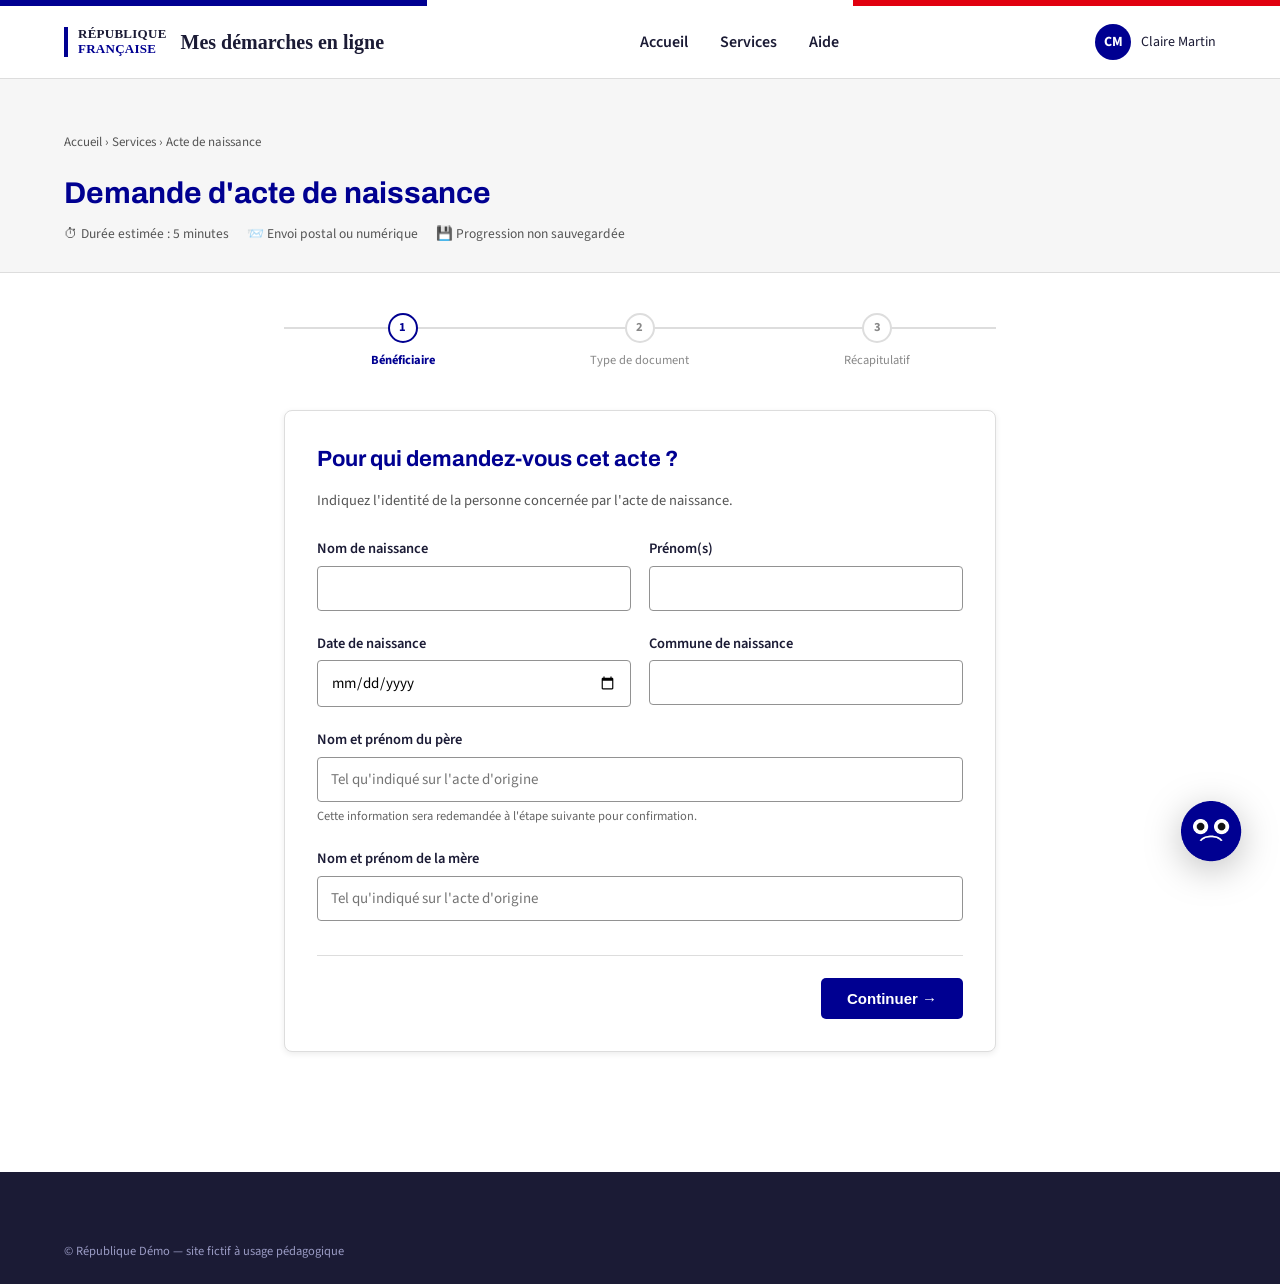
==== pages/acte-naissance/etape-1.html @ 4e4df29d "Add files via upload" ====
<!DOCTYPE html>
<html lang="fr">
<head>
<meta charset="UTF-8">
<meta name="viewport" content="width=device-width, initial-scale=1.0">
<title>Demande d'acte de naissance — Mes démarches en ligne</title>
<link rel="stylesheet" href="../../css/style.css">
</head>
<body>

<div class="bandeau-tricolore"><span></span><span></span><span></span></div>

<header class="site-header">
  <div class="header-inner">
    <a href="../../index.html" class="bloc-marque">
      <span class="logo-rf">RÉPUBLIQUE<br><strong>FRANÇAISE</strong></span>
      <span class="nom-service">Mes démarches en ligne</span>
    </a>
    <nav class="nav-principale">
      <ul>
        <li><a href="../../index.html">Accueil</a></li>
        <li><a href="../../index.html#services">Services</a></li>
        <li><a href="../../index.html#aide">Aide</a></li>
      </ul>
    </nav>
    <div class="compte-utilisateur">
      <div class="avatar-utilisateur">CM</div>
      <span>Claire Martin</span>
    </div>
  </div>
</header>

<div class="entete-service">
  <div class="conteneur">
    <div class="fil-ariane"><a href="../../index.html">Accueil</a> › <a href="../../index.html#services">Services</a> › Acte de naissance</div>
    <h1>Demande d'acte de naissance</h1>
    <div class="meta">
      <span>⏱ Durée estimée : 5 minutes</span>
      <span>📨 Envoi postal ou numérique</span>
      <span>💾 Progression non sauvegardée</span>
    </div>
  </div>
</div>

<div class="zone-formulaire">

  <div class="stepper">
    <div class="step actif" data-step="1"><div class="rond">1</div>Bénéficiaire</div>
    <div class="step" data-step="2"><div class="rond">2</div>Type de document</div>
    <div class="step" data-step="3"><div class="rond">3</div>Récapitulatif</div>
  </div>

  <!-- ÉCRAN 1 : identité du bénéficiaire -->
  <div id="etape-1" class="ecran-etape actif">
    <div class="carte-etape">
      <h2>Pour qui demandez-vous cet acte ?</h2>
      <p class="sous-titre">Indiquez l'identité de la personne concernée par l'acte de naissance.</p>

      <div class="ligne-deux">
        <div class="groupe-champ">
          <label for="nom">Nom de naissance</label>
          <input type="text" id="nom">
        </div>
        <div class="groupe-champ">
          <label for="prenom">Prénom(s)</label>
          <input type="text" id="prenom">
        </div>
      </div>

      <div class="ligne-deux">
        <div class="groupe-champ">
          <label for="date-naissance">Date de naissance</label>
          <input type="date" id="date-naissance">
        </div>
        <div class="groupe-champ">
          <label for="lieu-naissance">Commune de naissance</label>
          <input type="text" id="lieu-naissance">
        </div>
      </div>

      <div class="groupe-champ">
        <label for="nom-pere">Nom et prénom du père</label>
        <input type="text" id="nom-pere" placeholder="Tel qu'indiqué sur l'acte d'origine">
        <div class="aide">Cette information sera redemandée à l'étape suivante pour confirmation.</div>
      </div>

      <div class="groupe-champ">
        <label for="nom-mere">Nom et prénom de la mère</label>
        <input type="text" id="nom-mere" placeholder="Tel qu'indiqué sur l'acte d'origine">
      </div>

      <div class="actions-etape">
        <span></span>
        <button class="bouton bouton-primaire" type="button" onclick="allerEtape(2)">Continuer →</button>
      </div>
    </div>
  </div>

  <!-- ÉCRAN 2 : type de document + reconfirmation (redondance volontaire) -->
  <div id="etape-2" class="ecran-etape">
    <div class="carte-etape">
      <h2>Type de document et confirmation</h2>
      <p class="sous-titre">Choisissez le document souhaité. Merci de reconfirmer les noms des parents pour validation du dossier.</p>

      <div class="groupe-champ">
        <label for="type-acte">Type d'acte demandé</label>
        <select id="type-acte">
          <option>Copie intégrale</option>
          <option>Extrait avec filiation</option>
          <option>Extrait sans filiation</option>
        </select>
      </div>

      <div class="groupe-champ">
        <label for="motif">Motif de la demande</label>
        <select id="motif">
          <option>Démarche administrative</option>
          <option>Mariage</option>
          <option>Naturalisation</option>
          <option>Usage personnel</option>
        </select>
      </div>

      <div class="ligne-deux">
        <div class="groupe-champ">
          <label for="nom-pere-2">Confirmer le nom et prénom du père</label>
          <input type="text" id="nom-pere-2" placeholder="Ressaisir l'information">
        </div>
        <div class="groupe-champ">
          <label for="nom-mere-2">Confirmer le nom et prénom de la mère</label>
          <input type="text" id="nom-mere-2" placeholder="Ressaisir l'information">
        </div>
      </div>

      <div class="groupe-champ">
        <label for="mode-envoi">Mode de réception</label>
        <select id="mode-envoi">
          <option>Courrier postal</option>
          <option>Téléchargement numérique</option>
        </select>
      </div>

      <div class="actions-etape">
        <button class="bouton bouton-secondaire" type="button" onclick="allerEtape(1)">← Retour</button>
        <button class="bouton bouton-primaire" type="button" onclick="allerEtape(3)">Continuer →</button>
      </div>
    </div>
  </div>

  <!-- ÉCRAN 3 : Récapitulatif -->
  <div id="etape-3" class="ecran-etape">
    <div class="carte-etape">
      <h2>Vérifiez votre demande</h2>

      <div class="recapitulatif">
        <div class="recap-ligne"><span class="label">Bénéficiaire</span><span class="valeur">Claire Martin</span></div>
        <div class="recap-ligne"><span class="label">Né(e) le</span><span class="valeur">14/03/1990 à Toulouse</span></div>
        <div class="recap-ligne"><span class="label">Type d'acte</span><span class="valeur">Copie intégrale</span></div>
        <div class="recap-ligne"><span class="label">Mode de réception</span><span class="valeur">Courrier postal</span></div>
      </div>

      <div class="groupe-champ">
        <label><input type="checkbox" checked style="width:auto;margin-right:8px;">Je certifie l'exactitude de ces informations.</label>
      </div>

      <div class="actions-etape">
        <button class="bouton bouton-secondaire" type="button" onclick="allerEtape(2)">← Retour</button>
        <button class="bouton bouton-primaire" id="bouton-soumettre" type="button" onclick="soumettreDossier('NAISS')">Envoyer ma demande</button>
      </div>
    </div>
  </div>

  <!-- ÉCRAN 99 : Confirmation -->
  <div id="etape-99" class="ecran-etape">
    <div class="carte-etape bandeau-confirmation">
      <div class="icone-ok">✓</div>
      <h2>Votre demande a bien été envoyée</h2>
      <p>Votre numéro de suivi de dossier :</p>
      <div class="numero-dossier" data-numero-dossier>—</div>
      <p style="margin-top:20px;"><a class="bouton bouton-secondaire" href="../../index.html">Retour à l'accueil</a></p>
    </div>
  </div>

</div>

<footer class="site-footer">
  <div class="conteneur footer-bas" style="border-top:none;">
    <span>© République Démo — site fictif à usage pédagogique</span>
  </div>
</footer>

<img src="../../img/mascotte.png" class="mascotte-flottante" alt="" aria-hidden="true">

<style>
.ecran-etape{display:none;}
.ecran-etape.actif{display:block;}
</style>

<script src="../../js/main.js"></script>
</body>
</html>
---- css/style.css ----
/* =========================================================
   service-public-demo — feuille de style commune
   NOTE PEDAGOGIQUE : ce fichier contient volontairement
   des pratiques non optimisées (cf. fichier ECOCONCEPTION.md)
   ========================================================= */

@import url('https://fonts.googleapis.com/css2?family=Archivo+Expanded:wght@500;600;700;800&family=Archivo:wght@400;500;600;700&family=Source+Sans+3:wght@300;400;500;600;700&family=Caveat:wght@500;600&display=swap');

:root{
  --bleu-france: #000091;
  --bleu-clair: #6a6af4;
  --rouge-marianne: #e1000f;
  --noir: #1b1b35;
  --gris-fond: #f6f6f6;
  --gris-bordure: #ddd;
  --blanc: #fff;
  --ombre: 0 2px 6px rgba(0,0,18,.08);
  --radius: 4px;
}

*{box-sizing:border-box;}
html{scroll-behavior:smooth;}
body{
  margin:0;
  font-family:'Source Sans 3', Arial, sans-serif;
  color:var(--noir);
  background:var(--blanc);
  line-height:1.5;
  font-size:16px;
}

h1,h2,h3,h4{
  font-family:'Archivo Expanded','Archivo',Arial,sans-serif;
  font-weight:700;
  color:var(--bleu-france);
  margin-top:0;
}

a{color:var(--bleu-france);}
img{max-width:100%;}

/* Bandeau tricolore signature */
.bandeau-tricolore{
  height:6px;
  display:flex;
}
.bandeau-tricolore span{flex:1;}
.bandeau-tricolore span:nth-child(1){background:var(--bleu-france);}
.bandeau-tricolore span:nth-child(2){background:#fff;}
.bandeau-tricolore span:nth-child(3){background:var(--rouge-marianne);}

/* Header */
header.site-header{
  border-bottom:1px solid var(--gris-bordure);
  background:#fff;
}
.header-inner{
  max-width:1200px;
  margin:0 auto;
  padding:18px 24px;
  display:flex;
  align-items:center;
  justify-content:space-between;
  flex-wrap:wrap;
  gap:16px;
}
.bloc-marque{
  display:flex;
  align-items:center;
  gap:14px;
  text-decoration:none;
  color:var(--noir);
}
.bloc-marque .logo-rf{
  font-family:'Archivo Expanded';
  font-weight:800;
  font-size:13px;
  line-height:1.15;
  letter-spacing:.02em;
  border-left:4px solid var(--bleu-france);
  padding-left:10px;
}
.bloc-marque .logo-rf strong{display:block; color:var(--bleu-france);}
.nom-service{
  font-family:'Archivo Expanded';
  font-weight:700;
  font-size:20px;
}
nav.nav-principale ul{
  list-style:none;
  display:flex;
  gap:28px;
  margin:0;
  padding:0;
  font-weight:600;
}
nav.nav-principale a{
  text-decoration:none;
  color:var(--noir);
  padding:6px 2px;
  border-bottom:2px solid transparent;
}
nav.nav-principale a:hover, nav.nav-principale a:focus{
  border-bottom:2px solid var(--bleu-france);
}
.compte-utilisateur{
  display:flex;
  align-items:center;
  gap:10px;
  font-size:14px;
}
.avatar-utilisateur{
  width:36px;height:36px;border-radius:50%;
  background:var(--bleu-france);color:#fff;
  display:flex;align-items:center;justify-content:center;
  font-weight:700;
}

/* Conteneur générique */
.conteneur{
  max-width:1200px;
  margin:0 auto;
  padding:0 24px;
}

/* Hero */
.hero{
  background:linear-gradient(120deg, var(--bleu-france), #2b2bd6 60%, var(--bleu-clair));
  color:#fff;
  padding:64px 0 80px;
  position:relative;
  overflow:hidden;
}
.hero-inner{
  max-width:1200px;margin:0 auto;padding:0 24px;
  display:grid;grid-template-columns:1.1fr .9fr;gap:40px;align-items:center;
}
.hero h1{color:#fff;font-size:clamp(28px,4vw,44px);line-height:1.1;}
.hero p.intro{font-size:18px;max-width:560px;color:#e8e8ff;}
.hero .deco-blobs{position:absolute;inset:0;pointer-events:none;z-index:0;opacity:.5;}
.hero-media{
  position:relative;z-index:1;
  border-radius:10px;overflow:hidden;
  box-shadow:0 20px 50px rgba(0,0,40,.35);
}

/* Bandeau de recherche / raccourcis */
.barre-recherche{
  margin-top:28px;
  display:flex;
  max-width:520px;
  box-shadow:var(--ombre);
  border-radius:6px;
  overflow:hidden;
}
.barre-recherche input{
  flex:1;border:none;padding:14px 16px;font-size:15px;
}
.barre-recherche button{
  border:none;background:var(--rouge-marianne);color:#fff;
  padding:0 22px;font-weight:700;cursor:pointer;
}

/* Sections génériques */
section{padding:56px 0;}
.section-titre{
  display:flex;align-items:baseline;justify-content:space-between;
  margin-bottom:28px;flex-wrap:wrap;gap:10px;
}
.section-titre h2{font-size:26px;margin:0;}
.section-titre .lien-tout{font-weight:600;font-size:14px;}

/* Grille de services */
.grille-services{
  display:grid;
  grid-template-columns:repeat(auto-fit, minmax(280px,1fr));
  gap:24px;
}
.carte-service{
  background:#fff;
  border:1px solid var(--gris-bordure);
  border-radius:8px;
  padding:26px;
  display:flex;
  flex-direction:column;
  gap:14px;
  text-decoration:none;
  color:var(--noir);
  transition:transform .35s ease, box-shadow .35s ease;
  position:relative;
}
.carte-service:hover{
  transform:translateY(-6px) scale(1.012);
  box-shadow:0 18px 40px rgba(0,0,60,.12);
}
.carte-service .pictogramme{
  width:52px;height:52px;border-radius:10px;
  background:var(--gris-fond);
  display:flex;align-items:center;justify-content:center;
  font-size:26px;
}
.carte-service h3{font-size:18px;margin:0;}
.carte-service p{margin:0;color:#444;font-size:14.5px;}
.carte-service .badge-duree{
  align-self:flex-start;
  background:#eef0ff;color:var(--bleu-france);
  font-size:12px;font-weight:700;
  padding:4px 10px;border-radius:20px;
}
.carte-service .fleche{
  margin-top:auto;font-weight:700;color:var(--rouge-marianne);
}

/* Bloc actualités décoratif (lourd, non recadré) */
.bloc-actus{
  display:grid;grid-template-columns:repeat(3,1fr);gap:20px;
}
.carte-actu{border-radius:8px;overflow:hidden;border:1px solid var(--gris-bordure);background:#fff;}
.carte-actu img{display:block;width:100%;height:220px;object-fit:cover;}
.carte-actu .contenu{padding:16px;}
.carte-actu h4{font-size:15.5px;margin:0 0 8px;}
.carte-actu p{font-size:13.5px;color:#555;margin:0;}

/* Bandeau chiffres clés animés (décoratif) */
.chiffres-cles{
  background:var(--gris-fond);
  padding:40px 0;
}
.chiffres-grid{
  display:grid;grid-template-columns:repeat(4,1fr);gap:24px;text-align:center;
}
.chiffre{font-family:'Archivo Expanded';font-size:38px;font-weight:800;color:var(--bleu-france);}
.chiffre-label{font-size:13.5px;color:#555;}

/* Carrousel partenaires (autoplay, décoratif) */
.bandeau-partenaires{
  overflow:hidden;
  padding:30px 0;
  border-top:1px solid var(--gris-bordure);
  border-bottom:1px solid var(--gris-bordure);
}
.piste-logos{
  display:flex;gap:60px;
  width:max-content;
  animation:defilement 22s linear infinite;
}
.piste-logos img{height:46px;width:auto;filter:grayscale(100%);opacity:.7;}
@keyframes defilement{
  from{transform:translateX(0);}
  to{transform:translateX(-50%);}
}

/* Footer */
footer.site-footer{
  background:#1b1b35;
  color:#cfd0e6;
  padding:50px 0 24px;
  margin-top:40px;
}
.footer-grid{
  display:grid;grid-template-columns:repeat(4,1fr);gap:30px;
  margin-bottom:30px;
}
.footer-grid h4{color:#fff;font-size:14px;margin-bottom:14px;}
.footer-grid ul{list-style:none;padding:0;margin:0;display:flex;flex-direction:column;gap:8px;}
.footer-grid a{color:#cfd0e6;text-decoration:none;font-size:14px;}
.footer-grid a:hover{color:#fff;text-decoration:underline;}
.footer-bas{
  border-top:1px solid #33334d;
  padding-top:20px;font-size:12.5px;color:#9a9bc4;
  display:flex;justify-content:space-between;flex-wrap:wrap;gap:10px;
}

/* =================== FORMULAIRES / PARCOURS =================== */
.fil-ariane{
  font-size:13px;color:#555;margin:18px 0;
}
.fil-ariane a{color:#555;text-decoration:none;}
.fil-ariane a:hover{text-decoration:underline;}

.entete-service{
  background:var(--gris-fond);
  padding:36px 0 28px;
  border-bottom:1px solid var(--gris-bordure);
}
.entete-service h1{font-size:30px;margin-bottom:8px;}
.entete-service .meta{display:flex;gap:18px;font-size:13.5px;color:#555;flex-wrap:wrap;}

.zone-formulaire{
  max-width:760px;
  margin:0 auto;
  padding:40px 24px 80px;
}

/* Stepper */
.stepper{
  display:flex;justify-content:space-between;
  margin-bottom:40px;
  position:relative;
}
.stepper::before{
  content:"";position:absolute;top:14px;left:0;right:0;height:2px;
  background:var(--gris-bordure);z-index:0;
}
.step{
  flex:1;text-align:center;position:relative;z-index:1;font-size:12.5px;color:#888;
}
.step .rond{
  width:30px;height:30px;border-radius:50%;
  background:#fff;border:2px solid var(--gris-bordure);
  display:flex;align-items:center;justify-content:center;
  margin:0 auto 8px;font-weight:700;color:#888;
}
.step.actif .rond{border-color:var(--bleu-france);color:var(--bleu-france);}
.step.actif{color:var(--bleu-france);font-weight:700;}
.step.fait .rond{background:var(--bleu-france);border-color:var(--bleu-france);color:#fff;}

.carte-etape{
  background:#fff;border:1px solid var(--gris-bordure);border-radius:8px;
  padding:32px;box-shadow:var(--ombre);
}
.carte-etape h2{font-size:22px;margin-bottom:6px;}
.carte-etape .sous-titre{color:#555;margin-bottom:26px;font-size:14.5px;}

.groupe-champ{margin-bottom:22px;}
.groupe-champ label{
  display:block;font-weight:600;margin-bottom:6px;font-size:14.5px;
}
.groupe-champ .aide{font-size:12.5px;color:#666;margin-top:5px;}
.groupe-champ input[type=text],
.groupe-champ input[type=email],
.groupe-champ input[type=tel],
.groupe-champ input[type=date],
.groupe-champ select,
.groupe-champ textarea{
  width:100%;padding:11px 13px;border:1px solid #929292;border-radius:4px;
  font-size:15px;font-family:inherit;
}
.groupe-champ input:focus,.groupe-champ select:focus,.groupe-champ textarea:focus{
  outline:2px solid var(--bleu-clair);outline-offset:1px;
}
.ligne-deux{display:grid;grid-template-columns:1fr 1fr;gap:18px;}

.actions-etape{
  display:flex;justify-content:space-between;margin-top:34px;
  padding-top:22px;border-top:1px solid var(--gris-bordure);
}
.bouton{
  display:inline-flex;align-items:center;gap:8px;
  padding:12px 26px;border-radius:5px;font-weight:700;font-size:15px;
  border:none;cursor:pointer;text-decoration:none;
}
.bouton-primaire{background:var(--bleu-france);color:#fff;}
.bouton-primaire:hover{background:#1212a8;}
.bouton-secondaire{background:#fff;color:var(--bleu-france);border:1px solid var(--bleu-france);}
.bouton-secondaire:hover{background:#eef0ff;}

/* Zone upload */
.zone-upload{
  border:2px dashed #9a9a9a;border-radius:8px;
  padding:36px;text-align:center;background:#fafafa;
  cursor:pointer;transition:border-color .2s;
}
.zone-upload:hover{border-color:var(--bleu-france);}
.zone-upload .icone{font-size:34px;}
.zone-upload .formats{font-size:12px;color:#777;margin-top:10px;}
.liste-fichiers{margin-top:16px;display:flex;flex-direction:column;gap:8px;}
.fichier-item{
  display:flex;align-items:center;gap:10px;
  background:#fff;border:1px solid var(--gris-bordure);
  padding:10px 14px;border-radius:6px;font-size:14px;
}
.fichier-item .miniature{
  width:54px;height:54px;object-fit:cover;border-radius:4px;border:1px solid var(--gris-bordure);
}
.fichier-item .nom{flex:1;}
.fichier-item .supprimer{color:var(--rouge-marianne);cursor:pointer;font-weight:700;border:none;background:none;}

/* Galerie d'exemples (images non optimisées) */
.galerie-exemples{
  display:grid;grid-template-columns:repeat(2,1fr);gap:18px;margin:20px 0 28px;
}
.exemple-carte{border:1px solid var(--gris-bordure);border-radius:8px;overflow:hidden;background:#fff;}
.exemple-carte img{width:100%;display:block;}
.exemple-carte .legende{padding:10px 14px;font-size:13px;color:#444;border-top:1px solid var(--gris-bordure);}
.exemple-carte.valide .legende{color:#1e7d34;font-weight:600;}
.exemple-carte.invalide .legende{color:var(--rouge-marianne);font-weight:600;}

/* Carrousel d'exemples plein format (autoplay) */
.carrousel-exemples{position:relative;margin:20px 0 30px;border-radius:8px;overflow:hidden;border:1px solid var(--gris-bordure);}
.carrousel-piste{display:flex;transition:transform .6s ease;}
.carrousel-piste img{width:100%;flex:0 0 100%;display:block;}
.carrousel-points{display:flex;justify-content:center;gap:8px;padding:12px;background:#fff;}
.carrousel-points span{width:8px;height:8px;border-radius:50%;background:#ccc;}
.carrousel-points span.actif{background:var(--bleu-france);}

.recapitulatif{
  background:var(--gris-fond);border-radius:8px;padding:24px;margin-bottom:24px;
}
.recap-ligne{
  display:flex;justify-content:space-between;padding:10px 0;
  border-bottom:1px solid #e2e2e2;font-size:14.5px;
}
.recap-ligne:last-child{border-bottom:none;}
.recap-ligne .label{color:#555;}
.recap-ligne .valeur{font-weight:600;}

.bandeau-confirmation{
  text-align:center;padding:50px 24px;
}
.bandeau-confirmation .icone-ok{
  width:70px;height:70px;border-radius:50%;background:#1e7d34;color:#fff;
  display:flex;align-items:center;justify-content:center;font-size:34px;margin:0 auto 20px;
}
.numero-dossier{
  display:inline-block;background:var(--gris-fond);padding:10px 22px;border-radius:6px;
  font-family:'Archivo Expanded';font-weight:700;letter-spacing:.05em;margin:14px 0;
}

.bandeau-erreur{
  background:#fdeaea;border:1px solid var(--rouge-marianne);color:#8a0009;
  padding:14px 18px;border-radius:6px;margin-bottom:22px;font-size:14.5px;
}

/* Note flottante mascotte décorative (lourde, inutile) */
.mascotte-flottante{
  position:fixed;bottom:24px;right:24px;
  width:90px;z-index:50;
  animation:flotte 3.4s ease-in-out infinite;
  filter:drop-shadow(0 8px 18px rgba(0,0,0,.25));
}
@keyframes flotte{
  0%,100%{transform:translateY(0);}
  50%{transform:translateY(-14px);}
}

@media (max-width:880px){
  .hero-inner{grid-template-columns:1fr;}
  .bloc-actus{grid-template-columns:1fr;}
  .chiffres-grid{grid-template-columns:repeat(2,1fr);}
  .footer-grid{grid-template-columns:repeat(2,1fr);}
  .ligne-deux{grid-template-columns:1fr;}
  .galerie-exemples{grid-template-columns:1fr;}
  .mascotte-flottante{width:60px;}
}
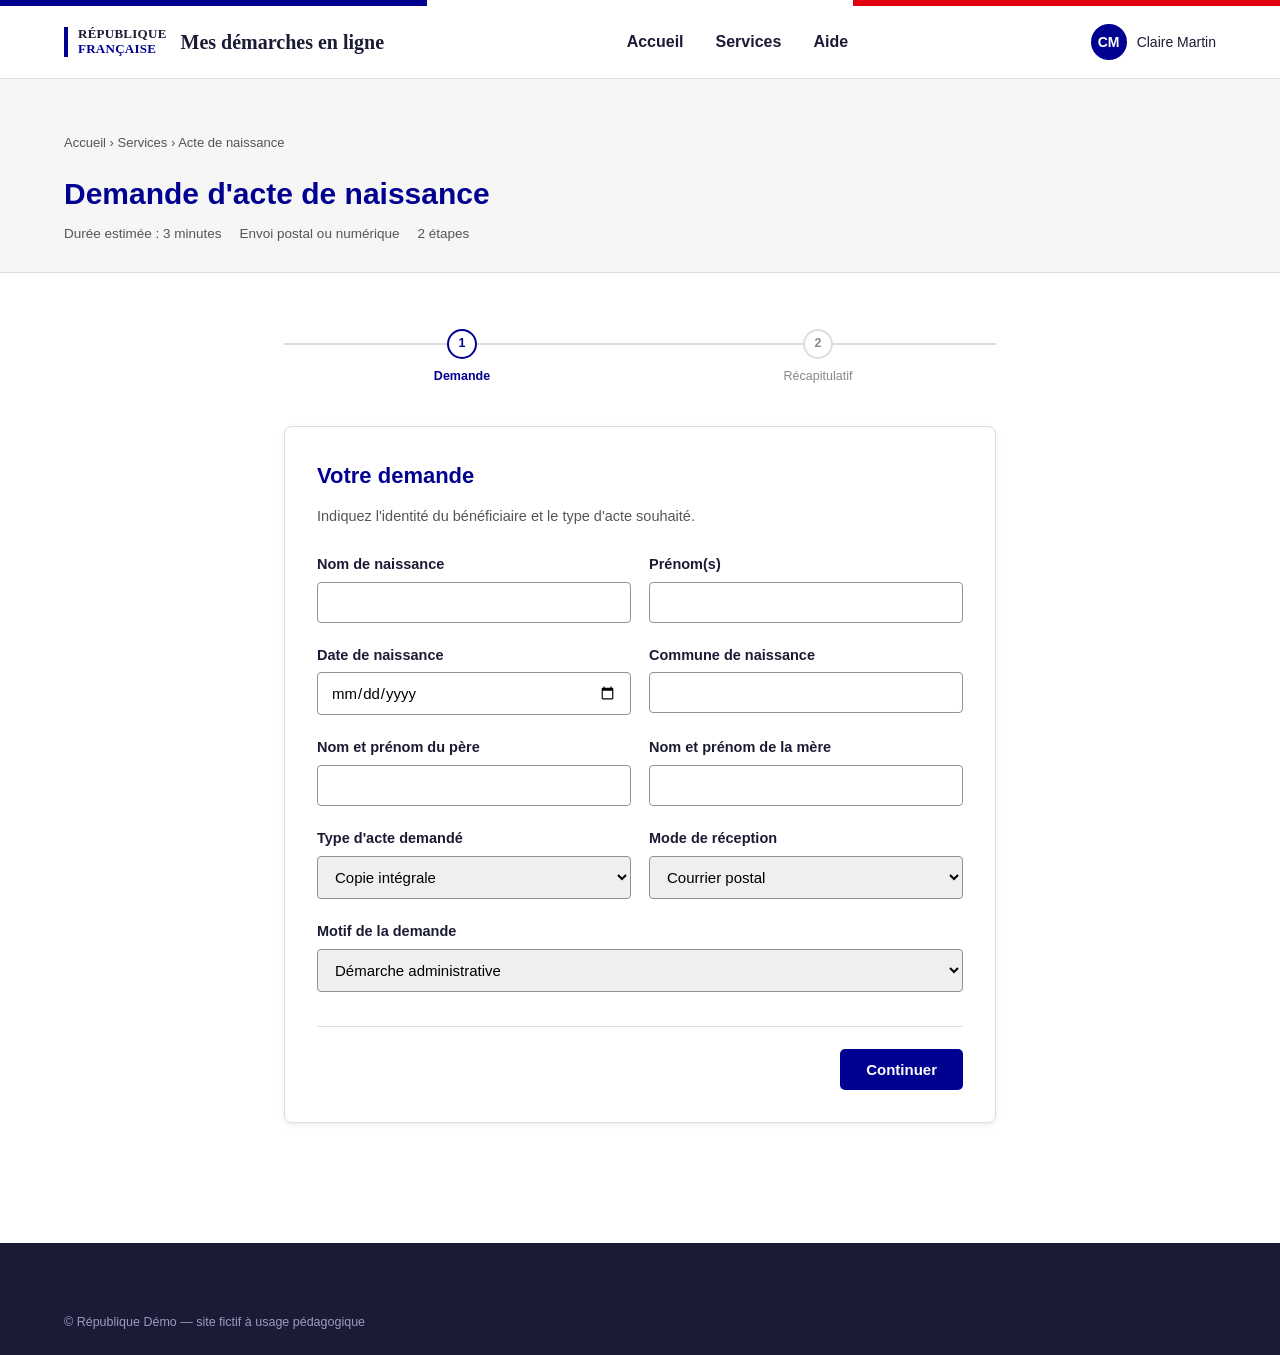
==== commit d5f4f5d4: "modificatione co-conception" ====
--- a/pages/acte-naissance/etape-1.html
+++ b/pages/acte-naissance/etape-1.html
@@ -3,12 +3,26 @@
 <head>
 <meta charset="UTF-8">
 <meta name="viewport" content="width=device-width, initial-scale=1.0">
+<meta http-equiv="Content-Security-Policy" content="default-src 'self'; script-src 'self' 'unsafe-inline'; style-src 'self' 'unsafe-inline'; img-src 'self' data:; font-src 'self'; connect-src 'self'; object-src 'none'; base-uri 'self'; form-action 'self'">
+<meta http-equiv="X-Content-Type-Options" content="nosniff">
 <title>Demande d'acte de naissance — Mes démarches en ligne</title>
+<meta name="description" content="Demandez une copie ou un extrait d'acte de naissance en ligne, avec envoi postal ou numérique.">
+<meta name="robots" content="index, follow">
+<link rel="canonical" href="https://charlenehourdin.github.io/servicepublic/pages/acte-naissance/etape-1.html">
+<meta property="og:type" content="website">
+<meta property="og:locale" content="fr_FR">
+<meta property="og:title" content="Demande d'acte de naissance">
+<meta property="og:description" content="Obtenez une copie ou un extrait d'acte de naissance en ligne.">
+<meta property="og:url" content="https://charlenehourdin.github.io/servicepublic/pages/acte-naissance/etape-1.html">
+<link rel="preload" href="../../fonts/source-sans-3-400.woff2" as="font" type="font/woff2" crossorigin>
+<link rel="preload" href="../../fonts/archivo-expanded.woff2" as="font" type="font/woff2" crossorigin>
 <link rel="stylesheet" href="../../css/style.css">
 </head>
 <body>
 
-<div class="bandeau-tricolore"><span></span><span></span><span></span></div>
+<a class="skiplink" href="#contenu-principal">Aller au contenu</a>
+
+<div class="bandeau-tricolore" aria-hidden="true"><span></span><span></span><span></span></div>
 
 <header class="site-header">
   <div class="header-inner">
@@ -16,104 +30,102 @@
       <span class="logo-rf">RÉPUBLIQUE<br><strong>FRANÇAISE</strong></span>
       <span class="nom-service">Mes démarches en ligne</span>
     </a>
-    <nav class="nav-principale">
+    <nav class="nav-principale" aria-label="Navigation principale">
       <ul>
         <li><a href="../../index.html">Accueil</a></li>
         <li><a href="../../index.html#services">Services</a></li>
         <li><a href="../../index.html#aide">Aide</a></li>
       </ul>
     </nav>
-    <div class="compte-utilisateur">
-      <div class="avatar-utilisateur">CM</div>
+    <div class="compte-utilisateur" aria-label="Compte connecté : Claire Martin">
+      <div class="avatar-utilisateur" aria-hidden="true">CM</div>
       <span>Claire Martin</span>
     </div>
   </div>
 </header>
 
+<main id="contenu-principal">
+
 <div class="entete-service">
   <div class="conteneur">
-    <div class="fil-ariane"><a href="../../index.html">Accueil</a> › <a href="../../index.html#services">Services</a> › Acte de naissance</div>
+    <nav class="fil-ariane" aria-label="Fil d'Ariane">
+      <a href="../../index.html">Accueil</a> › <a href="../../index.html#services">Services</a> › <span aria-current="page">Acte de naissance</span>
+    </nav>
     <h1>Demande d'acte de naissance</h1>
     <div class="meta">
-      <span>⏱ Durée estimée : 5 minutes</span>
-      <span>📨 Envoi postal ou numérique</span>
-      <span>💾 Progression non sauvegardée</span>
+      <span>Durée estimée : 3 minutes</span>
+      <span>Envoi postal ou numérique</span>
+      <span>2 étapes</span>
     </div>
   </div>
 </div>
 
 <div class="zone-formulaire">
 
-  <div class="stepper">
-    <div class="step actif" data-step="1"><div class="rond">1</div>Bénéficiaire</div>
-    <div class="step" data-step="2"><div class="rond">2</div>Type de document</div>
-    <div class="step" data-step="3"><div class="rond">3</div>Récapitulatif</div>
-  </div>
+  <ol class="stepper" aria-label="Étapes de la démarche">
+    <li class="step actif" data-step="1" aria-current="step"><div class="rond" aria-hidden="true">1</div>Demande</li>
+    <li class="step" data-step="2"><div class="rond" aria-hidden="true">2</div>Récapitulatif</li>
+  </ol>
 
-  <!-- ÉCRAN 1 : identité du bénéficiaire -->
-  <div id="etape-1" class="ecran-etape actif">
+  <div id="etape-1" class="ecran-etape actif" aria-labelledby="titre-etape-1">
     <div class="carte-etape">
-      <h2>Pour qui demandez-vous cet acte ?</h2>
-      <p class="sous-titre">Indiquez l'identité de la personne concernée par l'acte de naissance.</p>
+      <h2 id="titre-etape-1">Votre demande</h2>
+      <p class="sous-titre">Indiquez l'identité du bénéficiaire et le type d'acte souhaité.</p>
 
       <div class="ligne-deux">
         <div class="groupe-champ">
           <label for="nom">Nom de naissance</label>
-          <input type="text" id="nom">
+          <input type="text" id="nom" name="nom" autocomplete="family-name">
         </div>
         <div class="groupe-champ">
           <label for="prenom">Prénom(s)</label>
-          <input type="text" id="prenom">
+          <input type="text" id="prenom" name="prenom" autocomplete="given-name">
         </div>
       </div>
 
       <div class="ligne-deux">
         <div class="groupe-champ">
           <label for="date-naissance">Date de naissance</label>
-          <input type="date" id="date-naissance">
+          <input type="date" id="date-naissance" name="date-naissance" autocomplete="bday">
         </div>
         <div class="groupe-champ">
           <label for="lieu-naissance">Commune de naissance</label>
-          <input type="text" id="lieu-naissance">
+          <input type="text" id="lieu-naissance" name="lieu-naissance">
+        </div>
+      </div>
+
+      <div class="ligne-deux">
+        <div class="groupe-champ">
+          <label for="nom-pere">Nom et prénom du père</label>
+          <input type="text" id="nom-pere" name="nom-pere">
+        </div>
+        <div class="groupe-champ">
+          <label for="nom-mere">Nom et prénom de la mère</label>
+          <input type="text" id="nom-mere" name="nom-mere">
+        </div>
+      </div>
+
+      <div class="ligne-deux">
+        <div class="groupe-champ">
+          <label for="type-acte">Type d'acte demandé</label>
+          <select id="type-acte" name="type-acte">
+            <option>Copie intégrale</option>
+            <option>Extrait avec filiation</option>
+            <option>Extrait sans filiation</option>
+          </select>
+        </div>
+        <div class="groupe-champ">
+          <label for="mode-envoi">Mode de réception</label>
+          <select id="mode-envoi" name="mode-envoi">
+            <option>Courrier postal</option>
+            <option>Téléchargement numérique</option>
+          </select>
         </div>
       </div>
 
       <div class="groupe-champ">
-        <label for="nom-pere">Nom et prénom du père</label>
-        <input type="text" id="nom-pere" placeholder="Tel qu'indiqué sur l'acte d'origine">
-        <div class="aide">Cette information sera redemandée à l'étape suivante pour confirmation.</div>
-      </div>
-
-      <div class="groupe-champ">
-        <label for="nom-mere">Nom et prénom de la mère</label>
-        <input type="text" id="nom-mere" placeholder="Tel qu'indiqué sur l'acte d'origine">
-      </div>
-
-      <div class="actions-etape">
-        <span></span>
-        <button class="bouton bouton-primaire" type="button" onclick="allerEtape(2)">Continuer →</button>
-      </div>
-    </div>
-  </div>
-
-  <!-- ÉCRAN 2 : type de document + reconfirmation (redondance volontaire) -->
-  <div id="etape-2" class="ecran-etape">
-    <div class="carte-etape">
-      <h2>Type de document et confirmation</h2>
-      <p class="sous-titre">Choisissez le document souhaité. Merci de reconfirmer les noms des parents pour validation du dossier.</p>
-
-      <div class="groupe-champ">
-        <label for="type-acte">Type d'acte demandé</label>
-        <select id="type-acte">
-          <option>Copie intégrale</option>
-          <option>Extrait avec filiation</option>
-          <option>Extrait sans filiation</option>
-        </select>
-      </div>
-
-      <div class="groupe-champ">
         <label for="motif">Motif de la demande</label>
-        <select id="motif">
+        <select id="motif" name="motif">
           <option>Démarche administrative</option>
           <option>Mariage</option>
           <option>Naturalisation</option>
@@ -121,38 +133,18 @@
         </select>
       </div>
 
-      <div class="ligne-deux">
-        <div class="groupe-champ">
-          <label for="nom-pere-2">Confirmer le nom et prénom du père</label>
-          <input type="text" id="nom-pere-2" placeholder="Ressaisir l'information">
-        </div>
-        <div class="groupe-champ">
-          <label for="nom-mere-2">Confirmer le nom et prénom de la mère</label>
-          <input type="text" id="nom-mere-2" placeholder="Ressaisir l'information">
-        </div>
-      </div>
-
-      <div class="groupe-champ">
-        <label for="mode-envoi">Mode de réception</label>
-        <select id="mode-envoi">
-          <option>Courrier postal</option>
-          <option>Téléchargement numérique</option>
-        </select>
-      </div>
-
       <div class="actions-etape">
-        <button class="bouton bouton-secondaire" type="button" onclick="allerEtape(1)">← Retour</button>
-        <button class="bouton bouton-primaire" type="button" onclick="allerEtape(3)">Continuer →</button>
+        <span></span>
+        <button class="bouton bouton-primaire" type="button" onclick="allerEtape(2)">Continuer</button>
       </div>
     </div>
   </div>
 
-  <!-- ÉCRAN 3 : Récapitulatif -->
-  <div id="etape-3" class="ecran-etape">
+  <div id="etape-2" class="ecran-etape" aria-labelledby="titre-etape-2" aria-hidden="true" inert>
     <div class="carte-etape">
-      <h2>Vérifiez votre demande</h2>
+      <h2 id="titre-etape-2">Vérifiez votre demande</h2>
 
-      <div class="recapitulatif">
+      <div class="recapitulatif" aria-label="Récapitulatif de la demande">
         <div class="recap-ligne"><span class="label">Bénéficiaire</span><span class="valeur">Claire Martin</span></div>
         <div class="recap-ligne"><span class="label">Né(e) le</span><span class="valeur">14/03/1990 à Toulouse</span></div>
         <div class="recap-ligne"><span class="label">Type d'acte</span><span class="valeur">Copie intégrale</span></div>
@@ -160,28 +152,36 @@
       </div>
 
       <div class="groupe-champ">
-        <label><input type="checkbox" checked style="width:auto;margin-right:8px;">Je certifie l'exactitude de ces informations.</label>
+        <label for="attestation-naiss"><input type="checkbox" id="attestation-naiss" name="attestation" checked> Je certifie l'exactitude de ces informations.</label>
+      </div>
+
+      <div class="progress-wrap" data-progress-wrap hidden>
+        <p class="progress-label" id="label-progress-naiss">Envoi de la demande en cours…</p>
+        <div class="progress-track" role="progressbar" aria-labelledby="label-progress-naiss" aria-valuemin="0" aria-valuemax="100" aria-valuenow="0">
+          <div class="progress-bar" data-progress-bar></div>
+        </div>
       </div>
 
       <div class="actions-etape">
-        <button class="bouton bouton-secondaire" type="button" onclick="allerEtape(2)">← Retour</button>
+        <button class="bouton bouton-secondaire" type="button" onclick="allerEtape(1)">Retour</button>
         <button class="bouton bouton-primaire" id="bouton-soumettre" type="button" onclick="soumettreDossier('NAISS')">Envoyer ma demande</button>
       </div>
     </div>
   </div>
 
-  <!-- ÉCRAN 99 : Confirmation -->
-  <div id="etape-99" class="ecran-etape">
+  <div id="etape-99" class="ecran-etape" aria-labelledby="titre-confirmation" aria-hidden="true" inert>
     <div class="carte-etape bandeau-confirmation">
-      <div class="icone-ok">✓</div>
-      <h2>Votre demande a bien été envoyée</h2>
+      <div class="icone-ok" aria-hidden="true">✓</div>
+      <h2 id="titre-confirmation">Votre demande a bien été envoyée</h2>
       <p>Votre numéro de suivi de dossier :</p>
-      <div class="numero-dossier" data-numero-dossier>—</div>
-      <p style="margin-top:20px;"><a class="bouton bouton-secondaire" href="../../index.html">Retour à l'accueil</a></p>
+      <div class="numero-dossier" data-numero-dossier aria-live="polite">—</div>
+      <p class="actions-confirmation"><a class="bouton bouton-secondaire" href="../../index.html">Retour à l'accueil</a></p>
     </div>
   </div>
 
 </div>
+
+</main>
 
 <footer class="site-footer">
   <div class="conteneur footer-bas" style="border-top:none;">
@@ -189,13 +189,6 @@
   </div>
 </footer>
 
-<img src="../../img/mascotte.png" class="mascotte-flottante" alt="" aria-hidden="true">
-
-<style>
-.ecran-etape{display:none;}
-.ecran-etape.actif{display:block;}
-</style>
-
 <script src="../../js/main.js"></script>
 </body>
 </html>
--- a/css/style.css
+++ b/css/style.css
@@ -1,10 +1,43 @@
 /* =========================================================
    service-public-demo — feuille de style commune
-   NOTE PEDAGOGIQUE : ce fichier contient volontairement
-   des pratiques non optimisées (cf. fichier ECOCONCEPTION.md)
+   Polices utilisées uniquement, hébergées en local (woff2)
    ========================================================= */
 
-@import url('https://fonts.googleapis.com/css2?family=Archivo+Expanded:wght@500;600;700;800&family=Archivo:wght@400;500;600;700&family=Source+Sans+3:wght@300;400;500;600;700&family=Caveat:wght@500;600&display=swap');
+@font-face{
+  font-family:'Source Sans 3';
+  src:url('../fonts/source-sans-3-400.woff2') format('woff2');
+  font-weight:400;
+  font-style:normal;
+  font-display:swap;
+}
+@font-face{
+  font-family:'Source Sans 3';
+  src:url('../fonts/source-sans-3-600.woff2') format('woff2');
+  font-weight:600;
+  font-style:normal;
+  font-display:swap;
+}
+@font-face{
+  font-family:'Source Sans 3';
+  src:url('../fonts/source-sans-3-700.woff2') format('woff2');
+  font-weight:700;
+  font-style:normal;
+  font-display:swap;
+}
+@font-face{
+  font-family:'Archivo Expanded';
+  src:url('../fonts/archivo-expanded.woff2') format('woff2');
+  font-weight:700;
+  font-style:normal;
+  font-display:swap;
+}
+@font-face{
+  font-family:'Archivo Expanded';
+  src:url('../fonts/archivo-expanded.woff2') format('woff2');
+  font-weight:800;
+  font-style:normal;
+  font-display:swap;
+}
 
 :root{
   --bleu-france: #000091;
@@ -20,6 +53,36 @@
 
 *{box-sizing:border-box;}
 html{scroll-behavior:smooth;}
+.visually-hidden{
+  position:absolute!important;
+  width:1px;height:1px;
+  padding:0;margin:-1px;
+  overflow:hidden;clip:rect(0,0,0,0);
+  white-space:nowrap;border:0;
+}
+.skiplink{
+  position:absolute;
+  left:16px;top:-100px;
+  z-index:1000;
+  background:var(--blanc);
+  color:var(--bleu-france);
+  padding:12px 18px;
+  font-weight:700;
+  text-decoration:none;
+  border:2px solid var(--bleu-france);
+  border-radius:4px;
+}
+.skiplink:focus{
+  top:16px;
+}
+:focus-visible{
+  outline:3px solid var(--bleu-clair);
+  outline-offset:2px;
+}
+a:focus:not(:focus-visible),
+button:focus:not(:focus-visible){
+  outline:none;
+}
 body{
   margin:0;
   font-family:'Source Sans 3', Arial, sans-serif;
@@ -30,14 +93,18 @@
 }
 
 h1,h2,h3,h4{
-  font-family:'Archivo Expanded','Archivo',Arial,sans-serif;
+  font-family:'Archivo Expanded',Arial,sans-serif;
   font-weight:700;
   color:var(--bleu-france);
   margin-top:0;
 }
 
 a{color:var(--bleu-france);}
-img{max-width:100%;}
+img{
+  max-width:100%;
+  height:auto;
+  vertical-align:middle;
+}
 
 /* Bandeau tricolore signature */
 .bandeau-tricolore{
@@ -142,6 +209,15 @@
   position:relative;z-index:1;
   border-radius:10px;overflow:hidden;
   box-shadow:0 20px 50px rgba(0,0,40,.35);
+  aspect-ratio:4 / 3;
+  background:rgba(0,0,40,.15);
+}
+.hero-media img{
+  width:100%;
+  height:100%;
+  display:block;
+  object-fit:cover;
+  aspect-ratio:4 / 3;
 }
 
 /* Bandeau de recherche / raccourcis */
@@ -175,7 +251,12 @@
   display:grid;
   grid-template-columns:repeat(auto-fit, minmax(280px,1fr));
   gap:24px;
-}
+  list-style:none;
+  margin:0;
+  padding:0;
+}
+.grille-services > li{display:flex;}
+.grille-services > li > .carte-service{flex:1;}
 .carte-service{
   background:#fff;
   border:1px solid var(--gris-bordure);
@@ -216,10 +297,17 @@
   display:grid;grid-template-columns:repeat(3,1fr);gap:20px;
 }
 .carte-actu{border-radius:8px;overflow:hidden;border:1px solid var(--gris-bordure);background:#fff;}
-.carte-actu img{display:block;width:100%;height:220px;object-fit:cover;}
+.carte-actu img{
+  display:block;width:100%;height:auto;
+  aspect-ratio:3 / 2;object-fit:cover;
+  background:var(--gris-fond);
+}
 .carte-actu .contenu{padding:16px;}
+.carte-actu h3{font-size:15.5px;margin:0 0 8px;}
 .carte-actu h4{font-size:15.5px;margin:0 0 8px;}
-.carte-actu p{font-size:13.5px;color:#555;margin:0;}
+.carte-actu p{font-size:13.5px;color:#444;margin:0;}
+
+.texte-aide{max-width:680px;color:#444;}
 
 /* Bandeau chiffres clés animés (décoratif) */
 .chiffres-cles{
@@ -229,7 +317,12 @@
 .chiffres-grid{
   display:grid;grid-template-columns:repeat(4,1fr);gap:24px;text-align:center;
 }
-.chiffre{font-family:'Archivo Expanded';font-size:38px;font-weight:800;color:var(--bleu-france);}
+.chiffre{
+  font-family:'Archivo Expanded';font-size:38px;font-weight:800;color:var(--bleu-france);
+  font-variant-numeric:tabular-nums;
+  min-height:1.15em;
+  line-height:1.15;
+}
 .chiffre-label{font-size:13.5px;color:#555;}
 
 /* Carrousel partenaires (autoplay, décoratif) */
@@ -244,7 +337,12 @@
   width:max-content;
   animation:defilement 22s linear infinite;
 }
-.piste-logos img{height:46px;width:auto;filter:grayscale(100%);opacity:.7;}
+.piste-logos img{
+  width:115px;height:46px;
+  object-fit:contain;
+  flex-shrink:0;
+  filter:grayscale(100%);opacity:.7;
+}
 @keyframes defilement{
   from{transform:translateX(0);}
   to{transform:translateX(-50%);}
@@ -261,14 +359,36 @@
   display:grid;grid-template-columns:repeat(4,1fr);gap:30px;
   margin-bottom:30px;
 }
-.footer-grid h4{color:#fff;font-size:14px;margin-bottom:14px;}
+.footer-grid h2,.footer-grid h4{color:#fff;font-size:14px;margin-bottom:14px;}
 .footer-grid ul{list-style:none;padding:0;margin:0;display:flex;flex-direction:column;gap:8px;}
 .footer-grid a{color:#cfd0e6;text-decoration:none;font-size:14px;}
-.footer-grid a:hover{color:#fff;text-decoration:underline;}
+.footer-grid a:hover,.footer-grid a:focus{color:#fff;text-decoration:underline;}
 .footer-bas{
   border-top:1px solid #33334d;
   padding-top:20px;font-size:12.5px;color:#9a9bc4;
   display:flex;justify-content:space-between;flex-wrap:wrap;gap:10px;
+}
+.footer-bas a{color:#cfd0e6;}
+.footer-bas a:hover,.footer-bas a:focus{color:#fff;}
+
+.zone-upload:focus-visible{
+  border-color:var(--bleu-france);
+  outline:3px solid var(--bleu-clair);
+  outline-offset:2px;
+}
+
+.stepper[role="list"]{list-style:none;padding:0;margin:0 0 40px;}
+
+@media (prefers-reduced-motion: reduce){
+  html{scroll-behavior:auto;}
+  *,*::before,*::after{
+    animation-duration:0.01ms!important;
+    animation-iteration-count:1!important;
+    transition-duration:0.01ms!important;
+  }
+  .piste-logos{animation:none;flex-wrap:wrap;width:auto;justify-content:center;}
+  .mascotte-flottante{animation:none;}
+  .carte-service:hover{transform:none;}
 }
 
 /* =================== FORMULAIRES / PARCOURS =================== */
@@ -297,6 +417,8 @@
   display:flex;justify-content:space-between;
   margin-bottom:40px;
   position:relative;
+  list-style:none;
+  padding:0;
 }
 .stepper::before{
   content:"";position:absolute;top:14px;left:0;right:0;height:2px;
@@ -364,6 +486,26 @@
 .zone-upload:hover{border-color:var(--bleu-france);}
 .zone-upload .icone{font-size:34px;}
 .zone-upload .formats{font-size:12px;color:#777;margin-top:10px;}
+.info-poids{
+  margin-top:12px;font-size:14px;color:#333;font-weight:600;
+}
+.alerte-upload{
+  margin-top:12px;padding:12px 14px;border-radius:6px;
+  background:#fdeaea;border:1px solid var(--rouge-marianne);color:#8a0009;
+  font-size:14px;
+}
+.progress-wrap{
+  margin:18px 0 8px;
+}
+.progress-label{font-size:13.5px;margin-bottom:8px;color:#444;}
+.progress-track{
+  height:10px;background:#e8e8ef;border-radius:999px;overflow:hidden;
+}
+.progress-bar{
+  height:100%;width:0%;
+  background:var(--bleu-france);
+  transition:width .12s linear;
+}
 .liste-fichiers{margin-top:16px;display:flex;flex-direction:column;gap:8px;}
 .fichier-item{
   display:flex;align-items:center;gap:10px;
@@ -381,19 +523,44 @@
   display:grid;grid-template-columns:repeat(2,1fr);gap:18px;margin:20px 0 28px;
 }
 .exemple-carte{border:1px solid var(--gris-bordure);border-radius:8px;overflow:hidden;background:#fff;}
-.exemple-carte img{width:100%;display:block;}
+.exemple-carte img{
+  width:100%;height:auto;display:block;
+  aspect-ratio:14 / 9;object-fit:cover;
+  background:var(--gris-fond);
+}
 .exemple-carte .legende{padding:10px 14px;font-size:13px;color:#444;border-top:1px solid var(--gris-bordure);}
 .exemple-carte.valide .legende{color:#1e7d34;font-weight:600;}
 .exemple-carte.invalide .legende{color:var(--rouge-marianne);font-weight:600;}
 
 /* Carrousel d'exemples plein format (autoplay) */
-.carrousel-exemples{position:relative;margin:20px 0 30px;border-radius:8px;overflow:hidden;border:1px solid var(--gris-bordure);}
-.carrousel-piste{display:flex;transition:transform .6s ease;}
-.carrousel-piste img{width:100%;flex:0 0 100%;display:block;}
+.carrousel-exemples{
+  position:relative;margin:20px 0 30px;border-radius:8px;overflow:hidden;
+  border:1px solid var(--gris-bordure);
+  background:#fff;
+}
+.carrousel-piste{
+  display:flex;transition:transform .6s ease;
+  aspect-ratio:14 / 9;
+  background:var(--gris-fond);
+}
+.carrousel-piste img{
+  width:100%;flex:0 0 100%;display:block;
+  height:100%;object-fit:cover;aspect-ratio:14 / 9;
+}
 .carrousel-points{display:flex;justify-content:center;gap:8px;padding:12px;background:#fff;}
 .carrousel-points span{width:8px;height:8px;border-radius:50%;background:#ccc;}
 .carrousel-points span.actif{background:var(--bleu-france);}
 
+.groupe-champ label input[type=checkbox]{
+  width:auto;margin-right:8px;
+}
+.sous-titre-h3{font-size:16px;margin:24px 0 12px;}
+.actions-confirmation{margin-top:20px;}
+
+/* Écrans multi-étapes */
+.ecran-etape{display:none;}
+.ecran-etape.actif{display:block;}
+
 .recapitulatif{
   background:var(--gris-fond);border-radius:8px;padding:24px;margin-bottom:24px;
 }
@@ -425,9 +592,11 @@
 /* Note flottante mascotte décorative (lourde, inutile) */
 .mascotte-flottante{
   position:fixed;bottom:24px;right:24px;
-  width:90px;z-index:50;
+  width:90px;height:90px;
+  z-index:50;
   animation:flotte 3.4s ease-in-out infinite;
   filter:drop-shadow(0 8px 18px rgba(0,0,0,.25));
+  contain:layout paint;
 }
 @keyframes flotte{
   0%,100%{transform:translateY(0);}
@@ -441,5 +610,5 @@
   .footer-grid{grid-template-columns:repeat(2,1fr);}
   .ligne-deux{grid-template-columns:1fr;}
   .galerie-exemples{grid-template-columns:1fr;}
-  .mascotte-flottante{width:60px;}
-}
+  .mascotte-flottante{width:60px;height:60px;}
+}
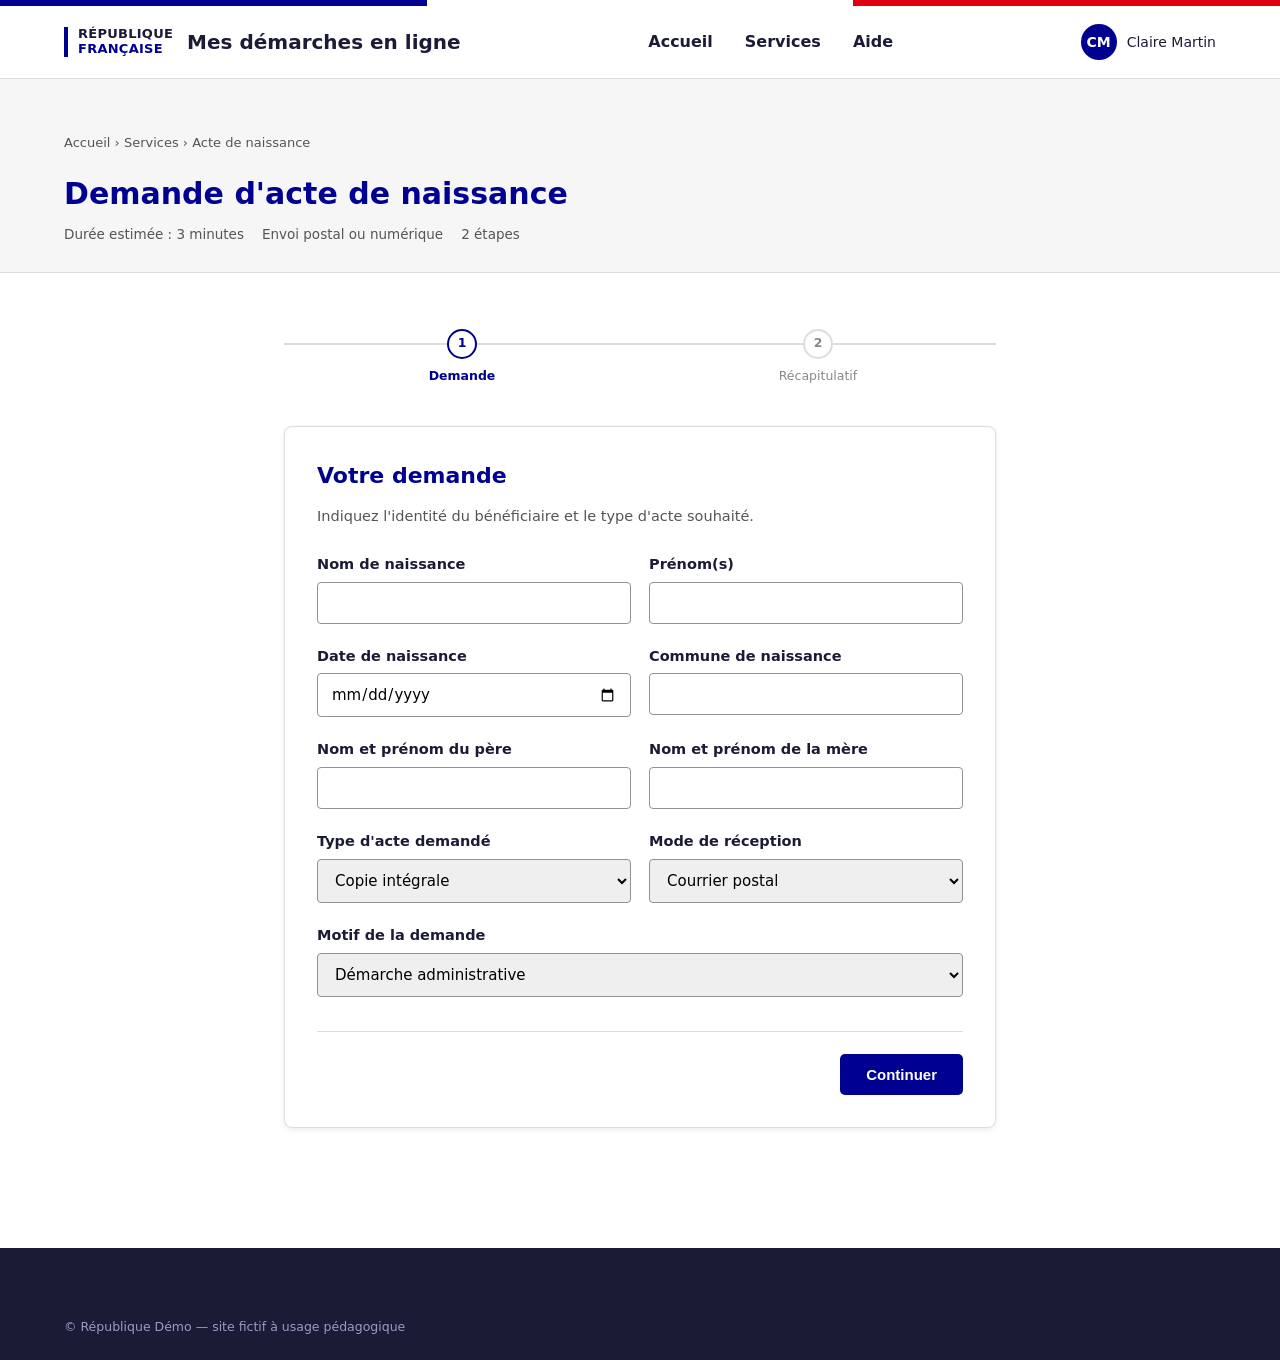
==== commit 6ed80197: "modification page d'accueil" ====
--- a/pages/acte-naissance/etape-1.html
+++ b/pages/acte-naissance/etape-1.html
@@ -14,9 +14,8 @@
 <meta property="og:title" content="Demande d'acte de naissance">
 <meta property="og:description" content="Obtenez une copie ou un extrait d'acte de naissance en ligne.">
 <meta property="og:url" content="https://charlenehourdin.github.io/servicepublic/pages/acte-naissance/etape-1.html">
-<link rel="preload" href="../../fonts/source-sans-3-400.woff2" as="font" type="font/woff2" crossorigin>
-<link rel="preload" href="../../fonts/archivo-expanded.woff2" as="font" type="font/woff2" crossorigin>
-<link rel="stylesheet" href="../../css/style.css">
+<link rel="stylesheet" href="../../css/style.min.css">
+<link rel="stylesheet" href="../../css/print.min.css" media="print">
 </head>
 <body>
 
@@ -189,6 +188,6 @@
   </div>
 </footer>
 
-<script src="../../js/main.js"></script>
+<script src="../../js/main.min.js"></script>
 </body>
 </html>
--- a/css/style.min.css
+++ b/css/style.min.css
@@ -0,0 +1 @@
+:root{--bleu-france:#000091;--bleu-clair:#6a6af4;--rouge-marianne:#e1000f;--noir:#1b1b35;--gris-fond:#f6f6f6;--gris-bordure:#ddd;--blanc:#fff;--ombre:0 2px 6px rgba(0,0,18,.08);--radius:4px}*{box-sizing:border-box}html{scroll-behavior:smooth}.visually-hidden{position:absolute!important;width:1px;height:1px;padding:0;margin:-1px;overflow:hidden;clip:rect(0,0,0,0);white-space:nowrap;border:0}.skiplink{position:absolute;left:16px;top:-100px;z-index:1000;background:var(--blanc);color:var(--bleu-france);padding:12px 18px;font-weight:700;text-decoration:none;border:2px solid var(--bleu-france);border-radius:4px}.skiplink:focus{top:16px}:focus-visible{outline:3px solid var(--bleu-clair);outline-offset:2px}a:focus:not(:focus-visible),button:focus:not(:focus-visible){outline:none}body{margin:0;font-family:system-ui,sans-serif;color:var(--noir);background:var(--blanc);line-height:1.5;font-size:16px}h1,h2,h3,h4{font-family:system-ui,sans-serif;font-weight:700;color:var(--bleu-france);margin-top:0}a{color:var(--bleu-france)}img{max-width:100%;height:auto;vertical-align:middle}.bandeau-tricolore{height:6px;display:flex}.bandeau-tricolore span{flex:1}.bandeau-tricolore span:nth-child(1){background:var(--bleu-france)}.bandeau-tricolore span:nth-child(2){background:#fff}.bandeau-tricolore span:nth-child(3){background:var(--rouge-marianne)}header.site-header{border-bottom:1px solid var(--gris-bordure);background:#fff}.header-inner{max-width:1200px;margin:0 auto;padding:18px 24px;display:flex;align-items:center;justify-content:space-between;flex-wrap:wrap;gap:16px}.bloc-marque{display:flex;align-items:center;gap:14px;text-decoration:none;color:var(--noir)}.bloc-marque .logo-rf{font-family:system-ui,sans-serif;font-weight:800;font-size:13px;line-height:1.15;letter-spacing:.02em;border-left:4px solid var(--bleu-france);padding-left:10px}.bloc-marque .logo-rf strong{display:block;color:var(--bleu-france)}.nom-service{font-family:system-ui,sans-serif;font-weight:700;font-size:20px}nav.nav-principale ul{list-style:none;display:flex;gap:28px;margin:0;padding:0;font-weight:600}nav.nav-principale a{text-decoration:none;color:var(--noir);padding:6px 2px;border-bottom:2px solid transparent}nav.nav-principale a:hover,nav.nav-principale a:focus{border-bottom:2px solid var(--bleu-france)}.compte-utilisateur{display:flex;align-items:center;gap:10px;font-size:14px}.avatar-utilisateur{width:36px;height:36px;border-radius:50%;background:var(--bleu-france);color:#fff;display:flex;align-items:center;justify-content:center;font-weight:700}.conteneur{max-width:1200px;margin:0 auto;padding:0 24px}.hero{background:linear-gradient(120deg,var(--bleu-france),#2b2bd6 60%,var(--bleu-clair));color:#fff;padding:64px 0 80px;position:relative;overflow:hidden}.hero-inner{max-width:1200px;margin:0 auto;padding:0 24px;display:grid;grid-template-columns:1.1fr .9fr;gap:40px;align-items:center}.hero h1{color:#fff;font-size:clamp(28px,4vw,44px);line-height:1.1}.hero p.intro{font-size:18px;max-width:560px;color:#e8e8ff}.hero .deco-blobs{position:absolute;inset:0;pointer-events:none;z-index:0;opacity:.5}.hero-media{position:relative;z-index:1;border-radius:10px;overflow:hidden;box-shadow:0 20px 50px rgba(0,0,40,.35);aspect-ratio:4 / 3;background:rgba(0,0,40,.15)}.hero-media img{width:100%;height:100%;display:block;object-fit:cover;aspect-ratio:4 / 3}.barre-recherche{margin-top:28px;display:flex;max-width:520px;box-shadow:var(--ombre);border-radius:6px;overflow:hidden}.barre-recherche input{flex:1;border:none;padding:14px 16px;font-size:15px}.barre-recherche button{border:none;background:var(--rouge-marianne);color:#fff;padding:0 22px;font-weight:700;cursor:pointer}section{padding:56px 0}.section-titre{display:flex;align-items:baseline;justify-content:space-between;margin-bottom:28px;flex-wrap:wrap;gap:10px}.section-titre h2{font-size:26px;margin:0}.section-titre .lien-tout{font-weight:600;font-size:14px}.grille-services{display:grid;grid-template-columns:repeat(auto-fit,minmax(280px,1fr));gap:24px;list-style:none;margin:0;padding:0}.grille-services>li{display:flex}.grille-services>li>.carte-service{flex:1}.carte-service{background:#fff;border:1px solid var(--gris-bordure);border-radius:8px;padding:26px;display:flex;flex-direction:column;gap:14px;text-decoration:none;color:var(--noir);transition:transform .35s ease,box-shadow .35s ease;position:relative}.carte-service:hover{transform:translateY(-6px) scale(1.012);box-shadow:0 18px 40px rgba(0,0,60,.12)}.carte-service .pictogramme{width:52px;height:52px;border-radius:10px;background:var(--gris-fond);display:flex;align-items:center;justify-content:center;font-size:26px}.carte-service h3{font-size:18px;margin:0}.carte-service p{margin:0;color:#444;font-size:14.5px}.carte-service .badge-duree{align-self:flex-start;background:#eef0ff;color:var(--bleu-france);font-size:12px;font-weight:700;padding:4px 10px;border-radius:20px}.carte-service .fleche{margin-top:auto;font-weight:700;color:var(--rouge-marianne)}.bloc-actus{display:grid;grid-template-columns:repeat(3,1fr);gap:20px}.carte-actu{border-radius:8px;overflow:hidden;border:1px solid var(--gris-bordure);background:#fff}.carte-actu img{display:block;width:100%;height:auto;aspect-ratio:3 / 2;object-fit:cover;background:var(--gris-fond)}.carte-actu .contenu{padding:16px}.carte-actu h3{font-size:15.5px;margin:0 0 8px}.carte-actu h4{font-size:15.5px;margin:0 0 8px}.carte-actu p{font-size:13.5px;color:#444;margin:0}.texte-aide{max-width:680px;color:#444}.chiffres-cles{background:var(--gris-fond);padding:40px 0}.chiffres-grid{display:grid;grid-template-columns:repeat(4,1fr);gap:24px;text-align:center}.chiffre{font-family:system-ui,sans-serif;font-size:38px;font-weight:800;color:var(--bleu-france);font-variant-numeric:tabular-nums;min-height:1.15em;line-height:1.15}.chiffre-label{font-size:13.5px;color:#555}.bandeau-partenaires{overflow:hidden;padding:30px 0;border-top:1px solid var(--gris-bordure);border-bottom:1px solid var(--gris-bordure)}.piste-logos{display:flex;gap:48px;flex-wrap:wrap;justify-content:center;width:100%}.piste-logos img{width:115px;height:46px;object-fit:contain;flex-shrink:0;filter:grayscale(100%);opacity:.7}footer.site-footer{background:#1b1b35;color:#cfd0e6;padding:50px 0 24px;margin-top:40px}.footer-grid{display:grid;grid-template-columns:repeat(4,1fr);gap:30px;margin-bottom:30px}.footer-grid h2,.footer-grid h4{color:#fff;font-size:14px;margin-bottom:14px}.footer-grid ul{list-style:none;padding:0;margin:0;display:flex;flex-direction:column;gap:8px}.footer-grid a{color:#cfd0e6;text-decoration:none;font-size:14px}.footer-grid a:hover,.footer-grid a:focus{color:#fff;text-decoration:underline}.footer-bas{border-top:1px solid #33334d;padding-top:20px;font-size:12.5px;color:#9a9bc4;display:flex;justify-content:space-between;flex-wrap:wrap;gap:10px}.footer-bas a{color:#cfd0e6}.footer-bas a:hover,.footer-bas a:focus{color:#fff}.zone-upload:focus-visible{border-color:var(--bleu-france);outline:3px solid var(--bleu-clair);outline-offset:2px}.stepper[role="list"]{list-style:none;padding:0;margin:0 0 40px}@media (prefers-reduced-motion:reduce){html{scroll-behavior:auto}*,*::before,*::after{animation-duration:0.01ms!important;animation-iteration-count:1!important;transition-duration:0.01ms!important}.carte-service:hover{transform:none}}.fil-ariane{font-size:13px;color:#555;margin:18px 0}.fil-ariane a{color:#555;text-decoration:none}.fil-ariane a:hover{text-decoration:underline}.entete-service{background:var(--gris-fond);padding:36px 0 28px;border-bottom:1px solid var(--gris-bordure)}.entete-service h1{font-size:30px;margin-bottom:8px}.entete-service .meta{display:flex;gap:18px;font-size:13.5px;color:#555;flex-wrap:wrap}.zone-formulaire{max-width:760px;margin:0 auto;padding:40px 24px 80px}.stepper{display:flex;justify-content:space-between;margin-bottom:40px;position:relative;list-style:none;padding:0}.stepper::before{content:"";position:absolute;top:14px;left:0;right:0;height:2px;background:var(--gris-bordure);z-index:0}.step{flex:1;text-align:center;position:relative;z-index:1;font-size:12.5px;color:#888}.step .rond{width:30px;height:30px;border-radius:50%;background:#fff;border:2px solid var(--gris-bordure);display:flex;align-items:center;justify-content:center;margin:0 auto 8px;font-weight:700;color:#888}.step.actif .rond{border-color:var(--bleu-france);color:var(--bleu-france)}.step.actif{color:var(--bleu-france);font-weight:700}.step.fait .rond{background:var(--bleu-france);border-color:var(--bleu-france);color:#fff}.carte-etape{background:#fff;border:1px solid var(--gris-bordure);border-radius:8px;padding:32px;box-shadow:var(--ombre)}.carte-etape h2{font-size:22px;margin-bottom:6px}.carte-etape .sous-titre{color:#555;margin-bottom:26px;font-size:14.5px}.groupe-champ{margin-bottom:22px}.groupe-champ label{display:block;font-weight:600;margin-bottom:6px;font-size:14.5px}.groupe-champ .aide{font-size:12.5px;color:#666;margin-top:5px}.groupe-champ input[type=text],.groupe-champ input[type=email],.groupe-champ input[type=tel],.groupe-champ input[type=date],.groupe-champ select,.groupe-champ textarea{width:100%;padding:11px 13px;border:1px solid #929292;border-radius:4px;font-size:15px;font-family:inherit}.groupe-champ input:focus,.groupe-champ select:focus,.groupe-champ textarea:focus{outline:2px solid var(--bleu-clair);outline-offset:1px}.ligne-deux{display:grid;grid-template-columns:1fr 1fr;gap:18px}.actions-etape{display:flex;justify-content:space-between;margin-top:34px;padding-top:22px;border-top:1px solid var(--gris-bordure)}.bouton{display:inline-flex;align-items:center;gap:8px;padding:12px 26px;border-radius:5px;font-weight:700;font-size:15px;border:none;cursor:pointer;text-decoration:none}.bouton-primaire{background:var(--bleu-france);color:#fff}.bouton-primaire:hover{background:#1212a8}.bouton-secondaire{background:#fff;color:var(--bleu-france);border:1px solid var(--bleu-france)}.bouton-secondaire:hover{background:#eef0ff}.zone-upload{border:2px dashed #9a9a9a;border-radius:8px;padding:36px;text-align:center;background:#fafafa;cursor:pointer;transition:border-color .2s}.zone-upload:hover{border-color:var(--bleu-france)}.zone-upload .icone{font-size:34px}.zone-upload .formats{font-size:12px;color:#777;margin-top:10px}.info-poids{margin-top:12px;font-size:14px;color:#333;font-weight:600}.alerte-upload{margin-top:12px;padding:12px 14px;border-radius:6px;background:#fdeaea;border:1px solid var(--rouge-marianne);color:#8a0009;font-size:14px}.progress-wrap{margin:18px 0 8px}.progress-label{font-size:13.5px;margin-bottom:8px;color:#444}.progress-track{height:10px;background:#e8e8ef;border-radius:999px;overflow:hidden}.progress-bar{height:100%;width:0%;background:var(--bleu-france);transition:width .12s linear}.liste-fichiers{margin-top:16px;display:flex;flex-direction:column;gap:8px}.fichier-item{display:flex;align-items:center;gap:10px;background:#fff;border:1px solid var(--gris-bordure);padding:10px 14px;border-radius:6px;font-size:14px}.fichier-item .miniature{width:54px;height:54px;object-fit:cover;border-radius:4px;border:1px solid var(--gris-bordure)}.fichier-item .nom{flex:1}.fichier-item .supprimer{color:var(--rouge-marianne);cursor:pointer;font-weight:700;border:none;background:none}.galerie-exemples{display:grid;grid-template-columns:repeat(2,1fr);gap:18px;margin:20px 0 28px}.exemple-carte{border:1px solid var(--gris-bordure);border-radius:8px;overflow:hidden;background:#fff}.exemple-carte img{width:100%;height:auto;display:block;aspect-ratio:14 / 9;object-fit:cover;background:var(--gris-fond)}.exemple-carte .legende{padding:10px 14px;font-size:13px;color:#444;border-top:1px solid var(--gris-bordure)}.exemple-carte.valide .legende{color:#1e7d34;font-weight:600}.exemple-carte.invalide .legende{color:var(--rouge-marianne);font-weight:600}.groupe-champ label input[type=checkbox]{width:auto;margin-right:8px}.sous-titre-h3{font-size:16px;margin:24px 0 12px}.actions-confirmation{margin-top:20px}.ecran-etape{display:none}.ecran-etape.actif{display:block}.recapitulatif{background:var(--gris-fond);border-radius:8px;padding:24px;margin-bottom:24px}.recap-ligne{display:flex;justify-content:space-between;padding:10px 0;border-bottom:1px solid #e2e2e2;font-size:14.5px}.recap-ligne:last-child{border-bottom:none}.recap-ligne .label{color:#555}.recap-ligne .valeur{font-weight:600}.bandeau-confirmation{text-align:center;padding:50px 24px}.bandeau-confirmation .icone-ok{width:70px;height:70px;border-radius:50%;background:#1e7d34;color:#fff;display:flex;align-items:center;justify-content:center;font-size:34px;margin:0 auto 20px}.numero-dossier{display:inline-block;background:var(--gris-fond);padding:10px 22px;border-radius:6px;font-family:system-ui,sans-serif;font-weight:700;letter-spacing:.05em;margin:14px 0}.bandeau-erreur{background:#fdeaea;border:1px solid var(--rouge-marianne);color:#8a0009;padding:14px 18px;border-radius:6px;margin-bottom:22px;font-size:14.5px}50%{transform:translateY(-14px)}}@media (max-width:880px){.hero-inner{grid-template-columns:1fr}.bloc-actus{grid-template-columns:1fr}.chiffres-grid{grid-template-columns:repeat(2,1fr)}.footer-grid{grid-template-columns:repeat(2,1fr)}.ligne-deux{grid-template-columns:1fr}.galerie-exemples{grid-template-columns:1fr}}
--- a/css/print.min.css
+++ b/css/print.min.css
@@ -0,0 +1 @@
+.skiplink,.bandeau-partenaires,.mascotte-flottante,.site-footer,.compte-utilisateur,nav.nav-principale{display:none!important}body{background:#fff;color:#000;font-size:12pt}a{color:#000;text-decoration:underline}.hero{background:none!important;color:#000!important;padding:0}.hero h1,.hero p.intro{color:#000!important}.carte-etape,.carte-service,.carte-actu{box-shadow:none;border:1px solid #999}.bouton{border:1px solid #000}
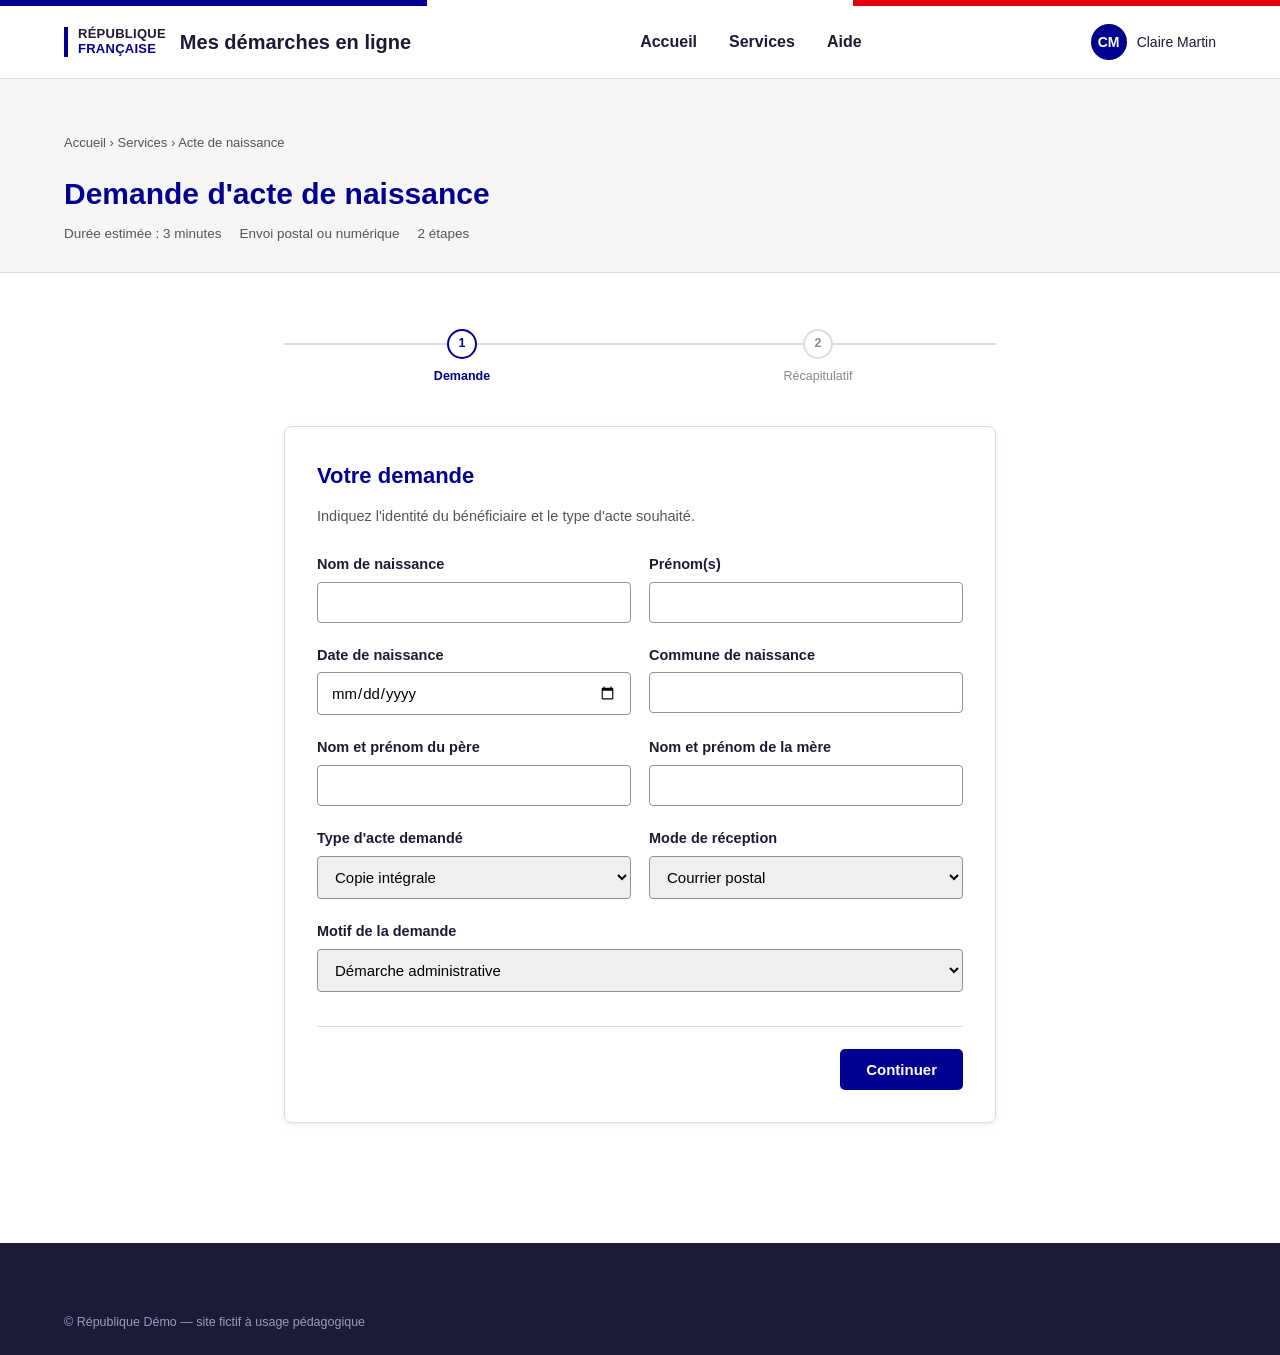
==== commit f2eddade: "modification formulaire" ====
--- a/pages/acte-naissance/etape-1.html
+++ b/pages/acte-naissance/etape-1.html
@@ -5,6 +5,8 @@
 <meta name="viewport" content="width=device-width, initial-scale=1.0">
 <meta http-equiv="Content-Security-Policy" content="default-src 'self'; script-src 'self' 'unsafe-inline'; style-src 'self' 'unsafe-inline'; img-src 'self' data:; font-src 'self'; connect-src 'self'; object-src 'none'; base-uri 'self'; form-action 'self'">
 <meta http-equiv="X-Content-Type-Options" content="nosniff">
+<link rel="icon" href="../../favicon.svg" type="image/svg+xml">
+<link rel="icon" href="../../favicon.ico" sizes="any">
 <title>Demande d'acte de naissance — Mes démarches en ligne</title>
 <meta name="description" content="Demandez une copie ou un extrait d'acte de naissance en ligne, avec envoi postal ou numérique.">
 <meta name="robots" content="index, follow">
@@ -15,7 +17,6 @@
 <meta property="og:description" content="Obtenez une copie ou un extrait d'acte de naissance en ligne.">
 <meta property="og:url" content="https://charlenehourdin.github.io/servicepublic/pages/acte-naissance/etape-1.html">
 <link rel="stylesheet" href="../../css/style.min.css">
-<link rel="stylesheet" href="../../css/print.min.css" media="print">
 </head>
 <body>
 
--- a/css/style.min.css
+++ b/css/style.min.css
@@ -1 +1 @@
-:root{--bleu-france:#000091;--bleu-clair:#6a6af4;--rouge-marianne:#e1000f;--noir:#1b1b35;--gris-fond:#f6f6f6;--gris-bordure:#ddd;--blanc:#fff;--ombre:0 2px 6px rgba(0,0,18,.08);--radius:4px}*{box-sizing:border-box}html{scroll-behavior:smooth}.visually-hidden{position:absolute!important;width:1px;height:1px;padding:0;margin:-1px;overflow:hidden;clip:rect(0,0,0,0);white-space:nowrap;border:0}.skiplink{position:absolute;left:16px;top:-100px;z-index:1000;background:var(--blanc);color:var(--bleu-france);padding:12px 18px;font-weight:700;text-decoration:none;border:2px solid var(--bleu-france);border-radius:4px}.skiplink:focus{top:16px}:focus-visible{outline:3px solid var(--bleu-clair);outline-offset:2px}a:focus:not(:focus-visible),button:focus:not(:focus-visible){outline:none}body{margin:0;font-family:system-ui,sans-serif;color:var(--noir);background:var(--blanc);line-height:1.5;font-size:16px}h1,h2,h3,h4{font-family:system-ui,sans-serif;font-weight:700;color:var(--bleu-france);margin-top:0}a{color:var(--bleu-france)}img{max-width:100%;height:auto;vertical-align:middle}.bandeau-tricolore{height:6px;display:flex}.bandeau-tricolore span{flex:1}.bandeau-tricolore span:nth-child(1){background:var(--bleu-france)}.bandeau-tricolore span:nth-child(2){background:#fff}.bandeau-tricolore span:nth-child(3){background:var(--rouge-marianne)}header.site-header{border-bottom:1px solid var(--gris-bordure);background:#fff}.header-inner{max-width:1200px;margin:0 auto;padding:18px 24px;display:flex;align-items:center;justify-content:space-between;flex-wrap:wrap;gap:16px}.bloc-marque{display:flex;align-items:center;gap:14px;text-decoration:none;color:var(--noir)}.bloc-marque .logo-rf{font-family:system-ui,sans-serif;font-weight:800;font-size:13px;line-height:1.15;letter-spacing:.02em;border-left:4px solid var(--bleu-france);padding-left:10px}.bloc-marque .logo-rf strong{display:block;color:var(--bleu-france)}.nom-service{font-family:system-ui,sans-serif;font-weight:700;font-size:20px}nav.nav-principale ul{list-style:none;display:flex;gap:28px;margin:0;padding:0;font-weight:600}nav.nav-principale a{text-decoration:none;color:var(--noir);padding:6px 2px;border-bottom:2px solid transparent}nav.nav-principale a:hover,nav.nav-principale a:focus{border-bottom:2px solid var(--bleu-france)}.compte-utilisateur{display:flex;align-items:center;gap:10px;font-size:14px}.avatar-utilisateur{width:36px;height:36px;border-radius:50%;background:var(--bleu-france);color:#fff;display:flex;align-items:center;justify-content:center;font-weight:700}.conteneur{max-width:1200px;margin:0 auto;padding:0 24px}.hero{background:linear-gradient(120deg,var(--bleu-france),#2b2bd6 60%,var(--bleu-clair));color:#fff;padding:64px 0 80px;position:relative;overflow:hidden}.hero-inner{max-width:1200px;margin:0 auto;padding:0 24px;display:grid;grid-template-columns:1.1fr .9fr;gap:40px;align-items:center}.hero h1{color:#fff;font-size:clamp(28px,4vw,44px);line-height:1.1}.hero p.intro{font-size:18px;max-width:560px;color:#e8e8ff}.hero .deco-blobs{position:absolute;inset:0;pointer-events:none;z-index:0;opacity:.5}.hero-media{position:relative;z-index:1;border-radius:10px;overflow:hidden;box-shadow:0 20px 50px rgba(0,0,40,.35);aspect-ratio:4 / 3;background:rgba(0,0,40,.15)}.hero-media img{width:100%;height:100%;display:block;object-fit:cover;aspect-ratio:4 / 3}.barre-recherche{margin-top:28px;display:flex;max-width:520px;box-shadow:var(--ombre);border-radius:6px;overflow:hidden}.barre-recherche input{flex:1;border:none;padding:14px 16px;font-size:15px}.barre-recherche button{border:none;background:var(--rouge-marianne);color:#fff;padding:0 22px;font-weight:700;cursor:pointer}section{padding:56px 0}.section-titre{display:flex;align-items:baseline;justify-content:space-between;margin-bottom:28px;flex-wrap:wrap;gap:10px}.section-titre h2{font-size:26px;margin:0}.section-titre .lien-tout{font-weight:600;font-size:14px}.grille-services{display:grid;grid-template-columns:repeat(auto-fit,minmax(280px,1fr));gap:24px;list-style:none;margin:0;padding:0}.grille-services>li{display:flex}.grille-services>li>.carte-service{flex:1}.carte-service{background:#fff;border:1px solid var(--gris-bordure);border-radius:8px;padding:26px;display:flex;flex-direction:column;gap:14px;text-decoration:none;color:var(--noir);transition:transform .35s ease,box-shadow .35s ease;position:relative}.carte-service:hover{transform:translateY(-6px) scale(1.012);box-shadow:0 18px 40px rgba(0,0,60,.12)}.carte-service .pictogramme{width:52px;height:52px;border-radius:10px;background:var(--gris-fond);display:flex;align-items:center;justify-content:center;font-size:26px}.carte-service h3{font-size:18px;margin:0}.carte-service p{margin:0;color:#444;font-size:14.5px}.carte-service .badge-duree{align-self:flex-start;background:#eef0ff;color:var(--bleu-france);font-size:12px;font-weight:700;padding:4px 10px;border-radius:20px}.carte-service .fleche{margin-top:auto;font-weight:700;color:var(--rouge-marianne)}.bloc-actus{display:grid;grid-template-columns:repeat(3,1fr);gap:20px}.carte-actu{border-radius:8px;overflow:hidden;border:1px solid var(--gris-bordure);background:#fff}.carte-actu img{display:block;width:100%;height:auto;aspect-ratio:3 / 2;object-fit:cover;background:var(--gris-fond)}.carte-actu .contenu{padding:16px}.carte-actu h3{font-size:15.5px;margin:0 0 8px}.carte-actu h4{font-size:15.5px;margin:0 0 8px}.carte-actu p{font-size:13.5px;color:#444;margin:0}.texte-aide{max-width:680px;color:#444}.chiffres-cles{background:var(--gris-fond);padding:40px 0}.chiffres-grid{display:grid;grid-template-columns:repeat(4,1fr);gap:24px;text-align:center}.chiffre{font-family:system-ui,sans-serif;font-size:38px;font-weight:800;color:var(--bleu-france);font-variant-numeric:tabular-nums;min-height:1.15em;line-height:1.15}.chiffre-label{font-size:13.5px;color:#555}.bandeau-partenaires{overflow:hidden;padding:30px 0;border-top:1px solid var(--gris-bordure);border-bottom:1px solid var(--gris-bordure)}.piste-logos{display:flex;gap:48px;flex-wrap:wrap;justify-content:center;width:100%}.piste-logos img{width:115px;height:46px;object-fit:contain;flex-shrink:0;filter:grayscale(100%);opacity:.7}footer.site-footer{background:#1b1b35;color:#cfd0e6;padding:50px 0 24px;margin-top:40px}.footer-grid{display:grid;grid-template-columns:repeat(4,1fr);gap:30px;margin-bottom:30px}.footer-grid h2,.footer-grid h4{color:#fff;font-size:14px;margin-bottom:14px}.footer-grid ul{list-style:none;padding:0;margin:0;display:flex;flex-direction:column;gap:8px}.footer-grid a{color:#cfd0e6;text-decoration:none;font-size:14px}.footer-grid a:hover,.footer-grid a:focus{color:#fff;text-decoration:underline}.footer-bas{border-top:1px solid #33334d;padding-top:20px;font-size:12.5px;color:#9a9bc4;display:flex;justify-content:space-between;flex-wrap:wrap;gap:10px}.footer-bas a{color:#cfd0e6}.footer-bas a:hover,.footer-bas a:focus{color:#fff}.zone-upload:focus-visible{border-color:var(--bleu-france);outline:3px solid var(--bleu-clair);outline-offset:2px}.stepper[role="list"]{list-style:none;padding:0;margin:0 0 40px}@media (prefers-reduced-motion:reduce){html{scroll-behavior:auto}*,*::before,*::after{animation-duration:0.01ms!important;animation-iteration-count:1!important;transition-duration:0.01ms!important}.carte-service:hover{transform:none}}.fil-ariane{font-size:13px;color:#555;margin:18px 0}.fil-ariane a{color:#555;text-decoration:none}.fil-ariane a:hover{text-decoration:underline}.entete-service{background:var(--gris-fond);padding:36px 0 28px;border-bottom:1px solid var(--gris-bordure)}.entete-service h1{font-size:30px;margin-bottom:8px}.entete-service .meta{display:flex;gap:18px;font-size:13.5px;color:#555;flex-wrap:wrap}.zone-formulaire{max-width:760px;margin:0 auto;padding:40px 24px 80px}.stepper{display:flex;justify-content:space-between;margin-bottom:40px;position:relative;list-style:none;padding:0}.stepper::before{content:"";position:absolute;top:14px;left:0;right:0;height:2px;background:var(--gris-bordure);z-index:0}.step{flex:1;text-align:center;position:relative;z-index:1;font-size:12.5px;color:#888}.step .rond{width:30px;height:30px;border-radius:50%;background:#fff;border:2px solid var(--gris-bordure);display:flex;align-items:center;justify-content:center;margin:0 auto 8px;font-weight:700;color:#888}.step.actif .rond{border-color:var(--bleu-france);color:var(--bleu-france)}.step.actif{color:var(--bleu-france);font-weight:700}.step.fait .rond{background:var(--bleu-france);border-color:var(--bleu-france);color:#fff}.carte-etape{background:#fff;border:1px solid var(--gris-bordure);border-radius:8px;padding:32px;box-shadow:var(--ombre)}.carte-etape h2{font-size:22px;margin-bottom:6px}.carte-etape .sous-titre{color:#555;margin-bottom:26px;font-size:14.5px}.groupe-champ{margin-bottom:22px}.groupe-champ label{display:block;font-weight:600;margin-bottom:6px;font-size:14.5px}.groupe-champ .aide{font-size:12.5px;color:#666;margin-top:5px}.groupe-champ input[type=text],.groupe-champ input[type=email],.groupe-champ input[type=tel],.groupe-champ input[type=date],.groupe-champ select,.groupe-champ textarea{width:100%;padding:11px 13px;border:1px solid #929292;border-radius:4px;font-size:15px;font-family:inherit}.groupe-champ input:focus,.groupe-champ select:focus,.groupe-champ textarea:focus{outline:2px solid var(--bleu-clair);outline-offset:1px}.ligne-deux{display:grid;grid-template-columns:1fr 1fr;gap:18px}.actions-etape{display:flex;justify-content:space-between;margin-top:34px;padding-top:22px;border-top:1px solid var(--gris-bordure)}.bouton{display:inline-flex;align-items:center;gap:8px;padding:12px 26px;border-radius:5px;font-weight:700;font-size:15px;border:none;cursor:pointer;text-decoration:none}.bouton-primaire{background:var(--bleu-france);color:#fff}.bouton-primaire:hover{background:#1212a8}.bouton-secondaire{background:#fff;color:var(--bleu-france);border:1px solid var(--bleu-france)}.bouton-secondaire:hover{background:#eef0ff}.zone-upload{border:2px dashed #9a9a9a;border-radius:8px;padding:36px;text-align:center;background:#fafafa;cursor:pointer;transition:border-color .2s}.zone-upload:hover{border-color:var(--bleu-france)}.zone-upload .icone{font-size:34px}.zone-upload .formats{font-size:12px;color:#777;margin-top:10px}.info-poids{margin-top:12px;font-size:14px;color:#333;font-weight:600}.alerte-upload{margin-top:12px;padding:12px 14px;border-radius:6px;background:#fdeaea;border:1px solid var(--rouge-marianne);color:#8a0009;font-size:14px}.progress-wrap{margin:18px 0 8px}.progress-label{font-size:13.5px;margin-bottom:8px;color:#444}.progress-track{height:10px;background:#e8e8ef;border-radius:999px;overflow:hidden}.progress-bar{height:100%;width:0%;background:var(--bleu-france);transition:width .12s linear}.liste-fichiers{margin-top:16px;display:flex;flex-direction:column;gap:8px}.fichier-item{display:flex;align-items:center;gap:10px;background:#fff;border:1px solid var(--gris-bordure);padding:10px 14px;border-radius:6px;font-size:14px}.fichier-item .miniature{width:54px;height:54px;object-fit:cover;border-radius:4px;border:1px solid var(--gris-bordure)}.fichier-item .nom{flex:1}.fichier-item .supprimer{color:var(--rouge-marianne);cursor:pointer;font-weight:700;border:none;background:none}.galerie-exemples{display:grid;grid-template-columns:repeat(2,1fr);gap:18px;margin:20px 0 28px}.exemple-carte{border:1px solid var(--gris-bordure);border-radius:8px;overflow:hidden;background:#fff}.exemple-carte img{width:100%;height:auto;display:block;aspect-ratio:14 / 9;object-fit:cover;background:var(--gris-fond)}.exemple-carte .legende{padding:10px 14px;font-size:13px;color:#444;border-top:1px solid var(--gris-bordure)}.exemple-carte.valide .legende{color:#1e7d34;font-weight:600}.exemple-carte.invalide .legende{color:var(--rouge-marianne);font-weight:600}.groupe-champ label input[type=checkbox]{width:auto;margin-right:8px}.sous-titre-h3{font-size:16px;margin:24px 0 12px}.actions-confirmation{margin-top:20px}.ecran-etape{display:none}.ecran-etape.actif{display:block}.recapitulatif{background:var(--gris-fond);border-radius:8px;padding:24px;margin-bottom:24px}.recap-ligne{display:flex;justify-content:space-between;padding:10px 0;border-bottom:1px solid #e2e2e2;font-size:14.5px}.recap-ligne:last-child{border-bottom:none}.recap-ligne .label{color:#555}.recap-ligne .valeur{font-weight:600}.bandeau-confirmation{text-align:center;padding:50px 24px}.bandeau-confirmation .icone-ok{width:70px;height:70px;border-radius:50%;background:#1e7d34;color:#fff;display:flex;align-items:center;justify-content:center;font-size:34px;margin:0 auto 20px}.numero-dossier{display:inline-block;background:var(--gris-fond);padding:10px 22px;border-radius:6px;font-family:system-ui,sans-serif;font-weight:700;letter-spacing:.05em;margin:14px 0}.bandeau-erreur{background:#fdeaea;border:1px solid var(--rouge-marianne);color:#8a0009;padding:14px 18px;border-radius:6px;margin-bottom:22px;font-size:14.5px}50%{transform:translateY(-14px)}}@media (max-width:880px){.hero-inner{grid-template-columns:1fr}.bloc-actus{grid-template-columns:1fr}.chiffres-grid{grid-template-columns:repeat(2,1fr)}.footer-grid{grid-template-columns:repeat(2,1fr)}.ligne-deux{grid-template-columns:1fr}.galerie-exemples{grid-template-columns:1fr}}+:root{--bleu-france:#000091;--bleu-clair:#6a6af4;--rouge-marianne:#e1000f;--noir:#1b1b35;--gris-fond:#f6f6f6;--gris-bordure:#ddd;--blanc:#fff;--ombre:0 2px 6px rgba(0,0,18,.08);--radius:4px}*{box-sizing:border-box}html{scroll-behavior:smooth}.visually-hidden{position:absolute!important;width:1px;height:1px;padding:0;margin:-1px;overflow:hidden;clip:rect(0,0,0,0);white-space:nowrap;border:0}.skiplink{position:absolute;left:16px;top:-100px;z-index:1000;background:var(--blanc);color:var(--bleu-france);padding:12px 18px;font-weight:700;text-decoration:none;border:2px solid var(--bleu-france);border-radius:4px}.skiplink:focus{top:16px}:focus-visible{outline:3px solid var(--bleu-clair);outline-offset:2px}a:focus:not(:focus-visible),button:focus:not(:focus-visible){outline:none}body{margin:0;font-family:sans-serif;color:var(--noir);background:var(--blanc);line-height:1.5;font-size:16px}h1,h2,h3,h4{font-family:sans-serif;font-weight:700;color:var(--bleu-france);margin-top:0}a{color:var(--bleu-france)}img{max-width:100%;height:auto;vertical-align:middle}.bandeau-tricolore{height:6px;display:flex}.bandeau-tricolore span{flex:1}.bandeau-tricolore span:nth-child(1){background:var(--bleu-france)}.bandeau-tricolore span:nth-child(2){background:#fff}.bandeau-tricolore span:nth-child(3){background:var(--rouge-marianne)}header.site-header{border-bottom:1px solid var(--gris-bordure);background:#fff}.header-inner{max-width:1200px;margin:0 auto;padding:18px 24px;display:flex;align-items:center;justify-content:space-between;flex-wrap:wrap;gap:16px}.bloc-marque{display:flex;align-items:center;gap:14px;text-decoration:none;color:var(--noir)}.bloc-marque .logo-rf{font-family:sans-serif;font-weight:800;font-size:13px;line-height:1.15;letter-spacing:.02em;border-left:4px solid var(--bleu-france);padding-left:10px}.bloc-marque .logo-rf strong{display:block;color:var(--bleu-france)}.nom-service{font-family:sans-serif;font-weight:700;font-size:20px}nav.nav-principale ul{list-style:none;display:flex;gap:28px;margin:0;padding:0;font-weight:600}nav.nav-principale a{text-decoration:none;color:var(--noir);padding:6px 2px;border-bottom:2px solid transparent}nav.nav-principale a:hover,nav.nav-principale a:focus{border-bottom:2px solid var(--bleu-france)}.compte-utilisateur{display:flex;align-items:center;gap:10px;font-size:14px}.avatar-utilisateur{width:36px;height:36px;border-radius:50%;background:var(--bleu-france);color:#fff;display:flex;align-items:center;justify-content:center;font-weight:700}.conteneur{max-width:1200px;margin:0 auto;padding:0 24px}.hero{background:linear-gradient(120deg,var(--bleu-france),#2b2bd6 60%,var(--bleu-clair));color:#fff;padding:64px 0 80px;position:relative;overflow:hidden}.hero-inner{max-width:1200px;margin:0 auto;padding:0 24px;display:grid;grid-template-columns:1.1fr .9fr;gap:40px;align-items:center}.hero h1{color:#fff;font-size:clamp(28px,4vw,44px);line-height:1.1}.hero p.intro{font-size:18px;max-width:560px;color:#e8e8ff}.hero .deco-blobs{position:absolute;inset:0;pointer-events:none;z-index:0;opacity:.5}.hero-media{position:relative;z-index:1;border-radius:10px;overflow:hidden;box-shadow:0 20px 50px rgba(0,0,40,.35);aspect-ratio:4 / 3;background:rgba(0,0,40,.15)}.hero-media img{width:100%;height:100%;display:block;object-fit:cover;aspect-ratio:4 / 3}.barre-recherche{margin-top:28px;display:flex;max-width:520px;box-shadow:var(--ombre);border-radius:6px;overflow:hidden}.barre-recherche input{flex:1;border:none;padding:14px 16px;font-size:15px}.barre-recherche button{border:none;background:var(--rouge-marianne);color:#fff;padding:0 22px;font-weight:700;cursor:pointer}section{padding:56px 0}.section-titre{display:flex;align-items:baseline;justify-content:space-between;margin-bottom:28px;flex-wrap:wrap;gap:10px}.section-titre h2{font-size:26px;margin:0}.section-titre .lien-tout{font-weight:600;font-size:14px}.grille-services{display:grid;grid-template-columns:repeat(auto-fit,minmax(280px,1fr));gap:24px;list-style:none;margin:0;padding:0}.grille-services>li{display:flex}.grille-services>li>.carte-service{flex:1}.carte-service{background:#fff;border:1px solid var(--gris-bordure);border-radius:8px;padding:26px;display:flex;flex-direction:column;gap:14px;text-decoration:none;color:var(--noir);transition:transform .35s ease,box-shadow .35s ease;position:relative}.carte-service:hover{transform:translateY(-6px) scale(1.012);box-shadow:0 18px 40px rgba(0,0,60,.12)}.carte-service .pictogramme{width:52px;height:52px;border-radius:10px;background:var(--gris-fond);display:flex;align-items:center;justify-content:center;font-size:26px}.carte-service h3{font-size:18px;margin:0}.carte-service p{margin:0;color:#444;font-size:14.5px}.carte-service .badge-duree{align-self:flex-start;background:#eef0ff;color:var(--bleu-france);font-size:12px;font-weight:700;padding:4px 10px;border-radius:20px}.carte-service .fleche{margin-top:auto;font-weight:700;color:var(--rouge-marianne)}.bloc-actus{display:grid;grid-template-columns:repeat(3,1fr);gap:20px}.carte-actu{border-radius:8px;overflow:hidden;border:1px solid var(--gris-bordure);background:#fff}.carte-actu img{display:block;width:100%;height:auto;aspect-ratio:3 / 2;object-fit:cover;background:var(--gris-fond)}.carte-actu .contenu{padding:16px}.carte-actu h3{font-size:15.5px;margin:0 0 8px}.carte-actu h4{font-size:15.5px;margin:0 0 8px}.carte-actu p{font-size:13.5px;color:#444;margin:0}.texte-aide{max-width:680px;color:#444}.chiffres-cles{background:var(--gris-fond);padding:40px 0}.chiffres-grid{display:grid;grid-template-columns:repeat(4,1fr);gap:24px;text-align:center}.chiffre{font-family:sans-serif;font-size:38px;font-weight:800;color:var(--bleu-france);font-variant-numeric:tabular-nums;min-height:1.15em;line-height:1.15}.chiffre-label{font-size:13.5px;color:#555}.bandeau-partenaires{overflow:hidden;padding:30px 0;border-top:1px solid var(--gris-bordure);border-bottom:1px solid var(--gris-bordure)}.piste-logos{display:flex;gap:48px;flex-wrap:wrap;justify-content:center;width:100%}.piste-logos img{width:115px;height:46px;object-fit:contain;flex-shrink:0;filter:grayscale(100%);opacity:.7}footer.site-footer{background:#1b1b35;color:#cfd0e6;padding:50px 0 24px;margin-top:40px}.footer-grid{display:grid;grid-template-columns:repeat(4,1fr);gap:30px;margin-bottom:30px}.footer-grid h2,.footer-grid h4{color:#fff;font-size:14px;margin-bottom:14px}.footer-grid ul{list-style:none;padding:0;margin:0;display:flex;flex-direction:column;gap:8px}.footer-grid a{color:#cfd0e6;text-decoration:none;font-size:14px}.footer-grid a:hover,.footer-grid a:focus{color:#fff;text-decoration:underline}.footer-bas{border-top:1px solid #33334d;padding-top:20px;font-size:12.5px;color:#9a9bc4;display:flex;justify-content:space-between;flex-wrap:wrap;gap:10px}.footer-bas a{color:#cfd0e6}.footer-bas a:hover,.footer-bas a:focus{color:#fff}.zone-upload:focus-visible{border-color:var(--bleu-france);outline:3px solid var(--bleu-clair);outline-offset:2px}.stepper[role="list"]{list-style:none;padding:0;margin:0 0 40px}@media (prefers-reduced-motion:reduce){html{scroll-behavior:auto}*,*::before,*::after{animation-duration:0.01ms!important;animation-iteration-count:1!important;transition-duration:0.01ms!important}.carte-service:hover{transform:none}}.fil-ariane{font-size:13px;color:#555;margin:18px 0}.fil-ariane a{color:#555;text-decoration:none}.fil-ariane a:hover{text-decoration:underline}.entete-service{background:var(--gris-fond);padding:36px 0 28px;border-bottom:1px solid var(--gris-bordure)}.entete-service h1{font-size:30px;margin-bottom:8px}.entete-service .meta{display:flex;gap:18px;font-size:13.5px;color:#555;flex-wrap:wrap}.zone-formulaire{max-width:760px;margin:0 auto;padding:40px 24px 80px}.stepper{display:flex;justify-content:space-between;margin-bottom:40px;position:relative;list-style:none;padding:0}.stepper::before{content:"";position:absolute;top:14px;left:0;right:0;height:2px;background:var(--gris-bordure);z-index:0}.step{flex:1;text-align:center;position:relative;z-index:1;font-size:12.5px;color:#888}.step .rond{width:30px;height:30px;border-radius:50%;background:#fff;border:2px solid var(--gris-bordure);display:flex;align-items:center;justify-content:center;margin:0 auto 8px;font-weight:700;color:#888}.step.actif .rond{border-color:var(--bleu-france);color:var(--bleu-france)}.step.actif{color:var(--bleu-france);font-weight:700}.step.fait .rond{background:var(--bleu-france);border-color:var(--bleu-france);color:#fff}.carte-etape{background:#fff;border:1px solid var(--gris-bordure);border-radius:8px;padding:32px;box-shadow:var(--ombre)}.carte-etape h2{font-size:22px;margin-bottom:6px}.carte-etape .sous-titre{color:#555;margin-bottom:26px;font-size:14.5px}.groupe-champ{margin-bottom:22px}.groupe-champ label{display:block;font-weight:600;margin-bottom:6px;font-size:14.5px}.groupe-champ .aide{font-size:12.5px;color:#666;margin-top:5px}.groupe-champ input[type=text],.groupe-champ input[type=email],.groupe-champ input[type=tel],.groupe-champ input[type=date],.groupe-champ select,.groupe-champ textarea{width:100%;padding:11px 13px;border:1px solid #929292;border-radius:4px;font-size:15px;font-family:inherit}.groupe-champ input:focus,.groupe-champ select:focus,.groupe-champ textarea:focus{outline:2px solid var(--bleu-clair);outline-offset:1px}.ligne-deux{display:grid;grid-template-columns:1fr 1fr;gap:18px}.actions-etape{display:flex;justify-content:space-between;margin-top:34px;padding-top:22px;border-top:1px solid var(--gris-bordure)}.bouton{display:inline-flex;align-items:center;gap:8px;padding:12px 26px;border-radius:5px;font-weight:700;font-size:15px;border:none;cursor:pointer;text-decoration:none}.bouton-primaire{background:var(--bleu-france);color:#fff}.bouton-primaire:hover{background:#1212a8}.bouton-secondaire{background:#fff;color:var(--bleu-france);border:1px solid var(--bleu-france)}.bouton-secondaire:hover{background:#eef0ff}.zone-upload{border:2px dashed #9a9a9a;border-radius:8px;padding:36px;text-align:center;background:#fafafa;cursor:pointer;transition:border-color .2s}.zone-upload:hover{border-color:var(--bleu-france)}.zone-upload .icone{font-size:34px}.zone-upload .formats{font-size:12px;color:#777;margin-top:10px}.info-poids{margin-top:12px;font-size:14px;color:#333;font-weight:600}.alerte-upload{margin-top:12px;padding:12px 14px;border-radius:6px;background:#fdeaea;border:1px solid var(--rouge-marianne);color:#8a0009;font-size:14px}.progress-wrap{margin:18px 0 8px}.progress-label{font-size:13.5px;margin-bottom:8px;color:#444}.progress-track{height:10px;background:#e8e8ef;border-radius:999px;overflow:hidden}.progress-bar{height:100%;width:0%;background:var(--bleu-france);transition:width .12s linear}.liste-fichiers{margin-top:16px;display:flex;flex-direction:column;gap:8px}.fichier-item{display:flex;align-items:center;gap:10px;background:#fff;border:1px solid var(--gris-bordure);padding:10px 14px;border-radius:6px;font-size:14px}.fichier-item .miniature{width:54px;height:54px;object-fit:cover;border-radius:4px;border:1px solid var(--gris-bordure)}.fichier-item .nom{flex:1}.fichier-item .supprimer{color:var(--rouge-marianne);cursor:pointer;font-weight:700;border:none;background:none}.galerie-exemples{display:grid;grid-template-columns:repeat(2,1fr);gap:18px;margin:20px 0 28px}.exemple-carte{border:1px solid var(--gris-bordure);border-radius:8px;overflow:hidden;background:#fff}.exemple-carte img{width:100%;height:auto;display:block;aspect-ratio:14 / 9;object-fit:cover;background:var(--gris-fond)}.exemple-carte .legende{padding:10px 14px;font-size:13px;color:#444;border-top:1px solid var(--gris-bordure)}.exemple-carte.valide .legende{color:#1e7d34;font-weight:600}.exemple-carte.invalide .legende{color:var(--rouge-marianne);font-weight:600}.groupe-champ label input[type=checkbox]{width:auto;margin-right:8px}.sous-titre-h3{font-size:16px;margin:24px 0 12px}.actions-confirmation{margin-top:20px}.ecran-etape{display:none}.ecran-etape.actif{display:block}.recapitulatif{background:var(--gris-fond);border-radius:8px;padding:24px;margin-bottom:24px}.recap-ligne{display:flex;justify-content:space-between;padding:10px 0;border-bottom:1px solid #e2e2e2;font-size:14.5px}.recap-ligne:last-child{border-bottom:none}.recap-ligne .label{color:#555}.recap-ligne .valeur{font-weight:600}.bandeau-confirmation{text-align:center;padding:50px 24px}.bandeau-confirmation .icone-ok{width:70px;height:70px;border-radius:50%;background:#1e7d34;color:#fff;display:flex;align-items:center;justify-content:center;font-size:34px;margin:0 auto 20px}.numero-dossier{display:inline-block;background:var(--gris-fond);padding:10px 22px;border-radius:6px;font-family:sans-serif;font-weight:700;letter-spacing:.05em;margin:14px 0}.bandeau-erreur{background:#fdeaea;border:1px solid var(--rouge-marianne);color:#8a0009;padding:14px 18px;border-radius:6px;margin-bottom:22px;font-size:14.5px}50%{transform:translateY(-14px)}}@media (max-width:880px){.hero-inner{grid-template-columns:1fr}.bloc-actus{grid-template-columns:1fr}.chiffres-grid{grid-template-columns:repeat(2,1fr)}.footer-grid{grid-template-columns:repeat(2,1fr)}.ligne-deux{grid-template-columns:1fr}.galerie-exemples{grid-template-columns:1fr}}@media print{.skiplink,.bandeau-partenaires,.mascotte-flottante,.site-footer,.compte-utilisateur,nav.nav-principale{display:none!important}body{background:#fff;color:#000;font-size:12pt}a{color:#000;text-decoration:underline}.hero{background:none!important;color:#000!important;padding:0}.hero h1,.hero p.intro{color:#000!important}.carte-etape,.carte-service,.carte-actu{box-shadow:none;border:1px solid #999}.bouton{border:1px solid #000}}
